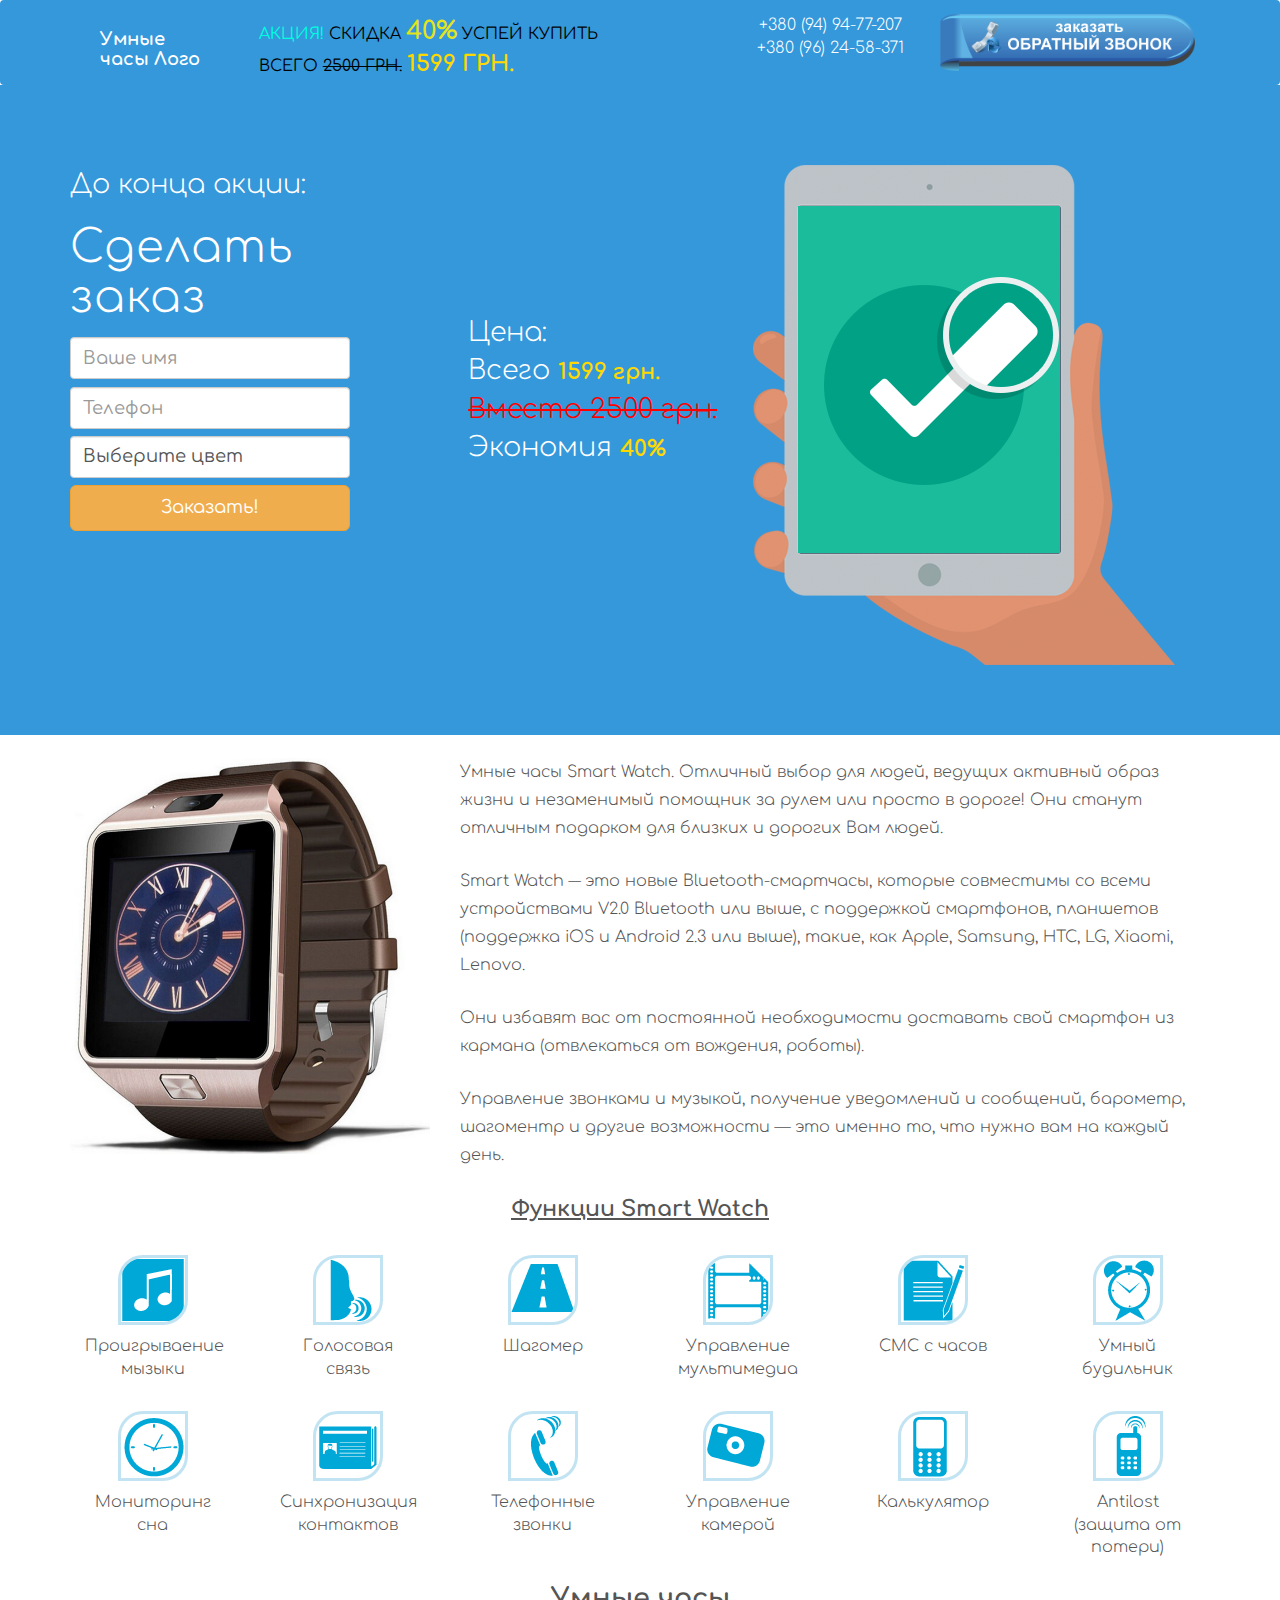
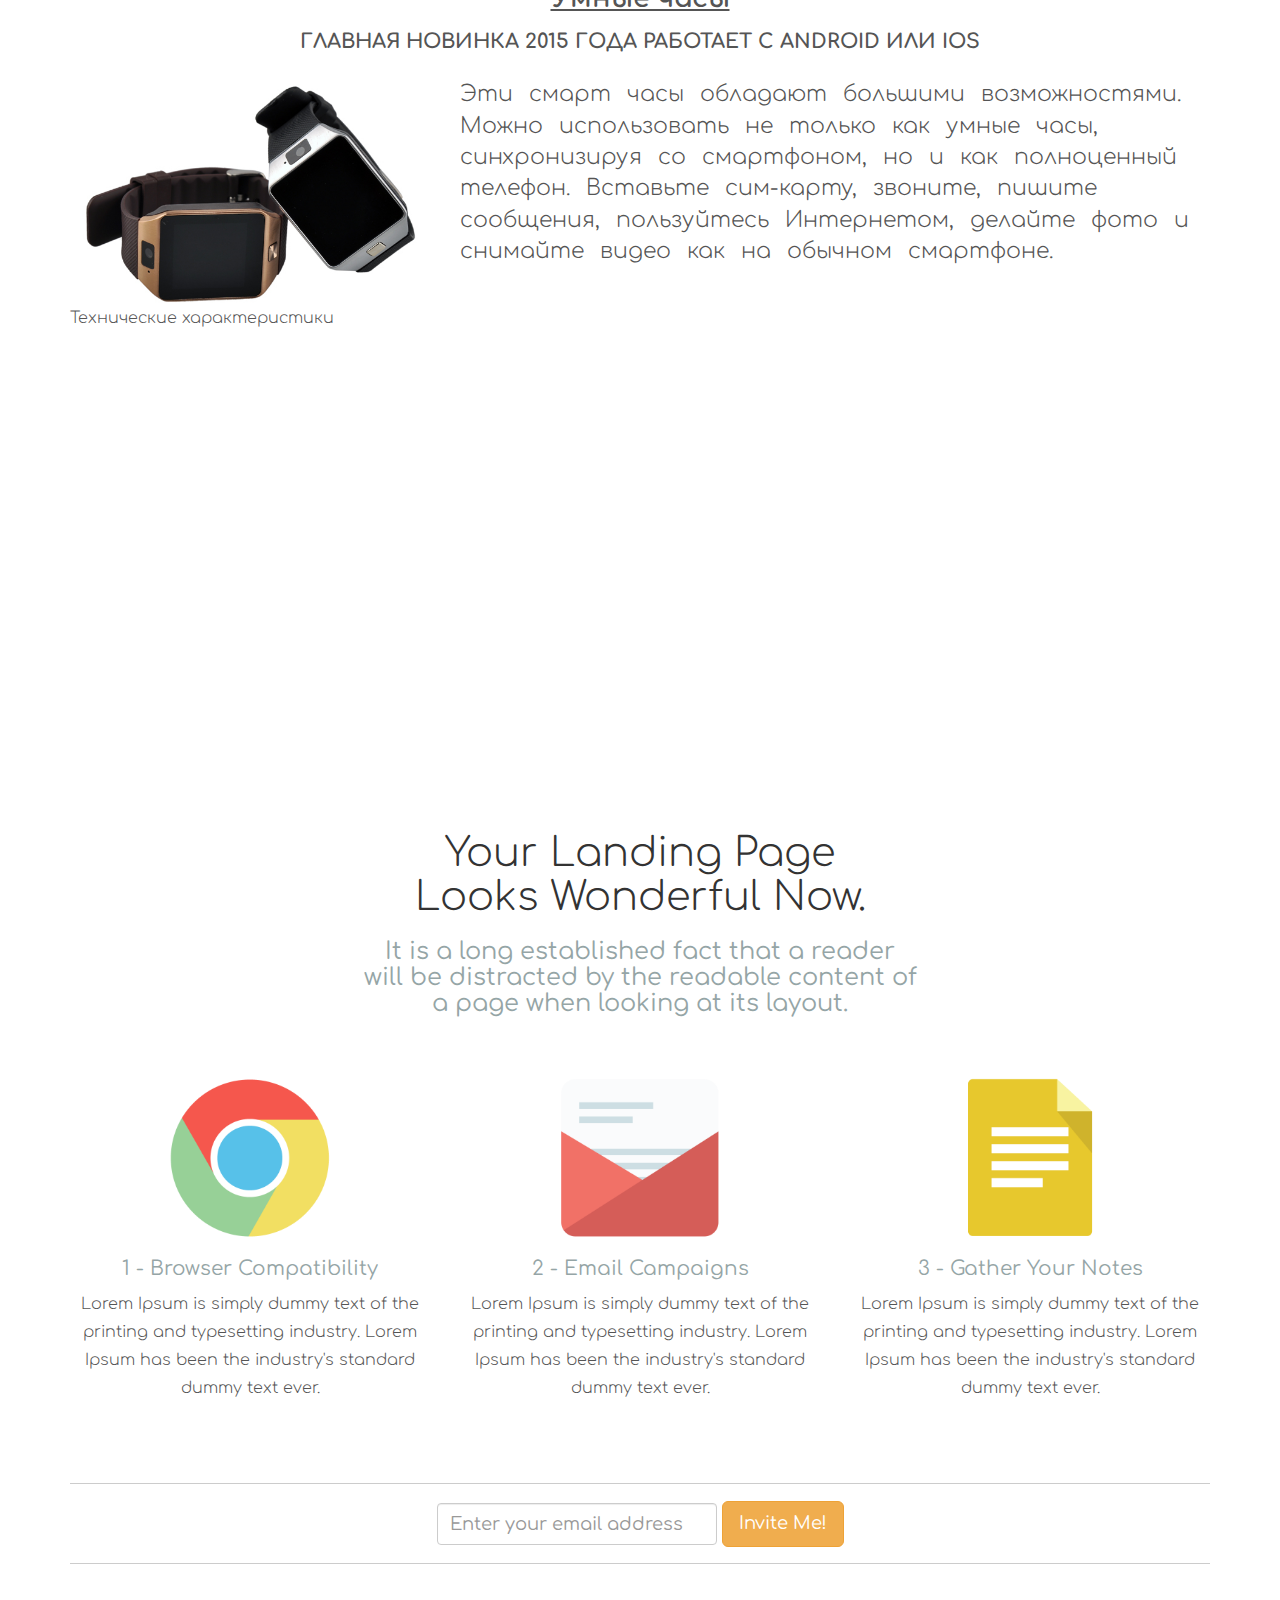
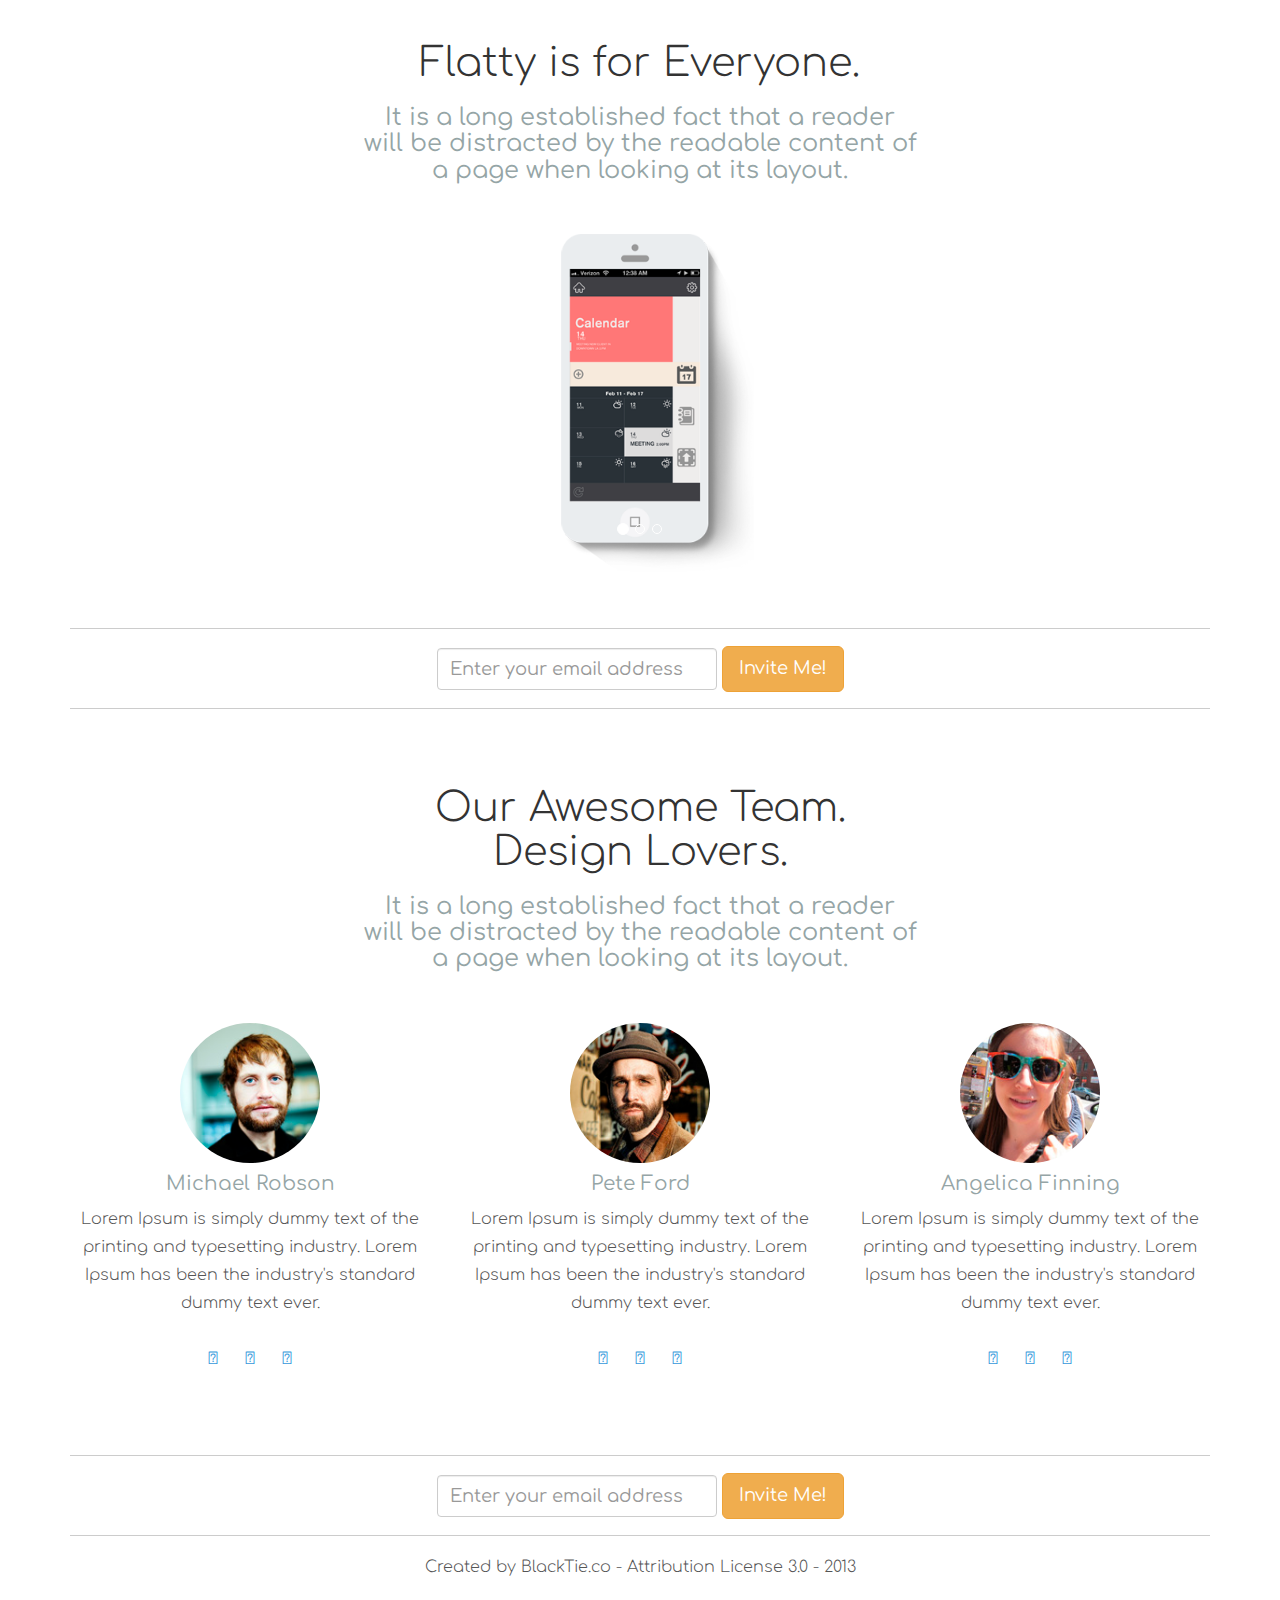
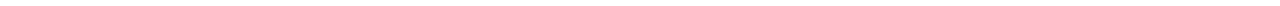
==== index.html @ 5b0d4cf9 "Init commit" ====
<!DOCTYPE html>
<html lang="en">

<head>
    <meta charset="utf-8">
    <meta http-equiv="X-UA-Compatible" content="IE=edge">
    <meta name="viewport" content="width=device-width, initial-scale=1.0">
    <meta name="description" content="">
    <meta name="author" content="">
    <link rel="shortcut icon" href="assets/img/favicon.png">
    <title>Умные часы - акция!</title>
    <!-- Bootstrap core CSS -->
    <link href="assets/css/bootstrap.css" rel="stylesheet">
    <!-- Custom styles for this template -->
    <link href="assets/css/main.css" rel="stylesheet">
    <!-- Fonts from Google Fonts -->
    <link href='http://fonts.googleapis.com/css?family=Lato:300,400,900' rel='stylesheet' type='text/css'>
    <link href='https://fonts.googleapis.com/css?family=Comfortaa:400,700,300&subset=latin,cyrillic,latin-ext' rel='stylesheet' type='text/css'>
    <!-- HTML5 shim and Respond.js IE8 support of HTML5 elements and media queries -->
    <!--[if lt IE 9]>
      <script src="https://oss.maxcdn.com/libs/html5shiv/3.7.0/html5shiv.js"></script>
      <script src="https://oss.maxcdn.com/libs/respond.js/1.3.0/respond.min.js"></script>
    <![endif]-->
</head>

<body>
    <input type="checkbox" style="position: absolute;" id="mail" />
    <label for="mail" style="cursor: pointer; position: absolute;"></label>
    <!-- Fixed navbar -->
    <div class="navbar navbar-default">
        <div class="container" style="margin-top: 1%;">
            <div class="navbar-header col-xs-12 col-sm-7">
                <div class="col-xs-12 col-sm-3"><a class="navbar-brand" href="#"><b>Умные часы Лого</b></a></div>
                <div class="col-xs-12 col-sm-9" style="text-transform: uppercase;color: black;font-weight: 400;">
                    <div><span style="color: #00FFE0;">Акция!</span> Скидка <span id="discount">40%</span> Успей купить</div>
                    <div>Всего <span style="text-decoration: line-through;">2500 грн.</span> <span class="newCost">1599 грн.</span></div>
                </div>
            </div>
            <div class="col-xs-12 col-sm-2 phone1" style="text-align: center;">
                <div>
                    <a href="#" class="" style="color: white;">+380 (94) 94-77-207</a>
                </div>
                <div>
                    <a href="#" class="" style="color: white;">+380 (96) 24-58-371</a>
                </div>
            </div>
            <div class="col-xs-12 col-sm-3">
                <label for="mail" style="cursor: pointer;"><img style="background-size: contain;
width: 100%;" src="./assets/callback/callme.png" alt="Заказать звонок"></label>
            </div>
            <!--/.nav-collapse -->
        </div>
    </div>
    <div id="headerwrap">
        <div class="container" style="overflow: hidden;">
            <div class="row">
                <div class="col-xs-12 col-lg-7">
                    <div class="row">
                        <div id="timer1" class="col-xs-12">
                            <span style="font-size: 27px;color: white;">До конца <span>акции:</span></span>
                            <script src="http://megatimer.ru/s/7802da313146b88359232106861d7e66.js"></script>
                        </div>
                    </div>
                    <div class="row">
                        <div class="col-xs-12 col-sm-7">
                            <h1>Сделать заказ</h1>
                            <!-- <div class="col-xs-12 col-sm-7"> -->
                            <form class="form-inline" role="form">
                                <div class="form-group">
                                    <input type="email" class="form-control" id="exampleInputEmail1" placeholder="Ваше имя">
                                    <input type="email" style="margin: 2% 0;" class="form-control" id="exampleInputEmail1" placeholder="Телефон">
                                    <select class="form-control" style="width: 280px; margin: 0 0 2% 0;">
                                        <option value="" disabled selected>Выберите цвет</option>
                                        <option>Серебряный</option>
                                        <option>Золотой</option>
                                    </select>
                                </div>
                                <button type="submit" style="width: 280px;" class="btn btn-warning btn-lg">Заказать!</button>
                            </form>
                            <!-- </div> -->
                        </div>
                        <div class="col-xs-12 col-sm-5" id="cost1" style="font-size: 27px;color: white;">
                            <div>Цена:</div>
                            <div>Всего <span class="newCost">1599 грн.</span></div>
                            <div style="text-decoration: line-through; color: red;">Вместо 2500 грн.</div>
                            <div>Экономия <span class="newCost">40%</span></div>
                        </div>
                    </div>
                </div>
                <!-- /col-lg-6 -->
                <div class="col-xs-12 col-lg-5">
                    <img class="img-responsive" src="assets/img/ipad-hand.png" alt="">
                    <!-- <img class="img-responsive" src="assets/img/sw1.png" height="606" width="556" alt=""> -->
                </div>
                <!-- /col-lg-6 -->
            </div>
            <!-- /row -->
        </div>
        <!-- /container -->
    </div>
    <!-- /headerwrap -->
    <div class="container">
        <div class="row" style="margin-top: 2%;">
            <div class="col-xs-12 col-sm-4">
                <img class="img-responsive" src="assets/img/sw2.png" height="710" width="645" alt="">
            </div>
            <div class="col-xs-12 col-sm-8">
                <p>Умные часы Smart Watch. Отличный выбор для людей, ведущих активный образ жизни и незаменимый помощник за рулем или просто в дороге! Они станут отличным подарком для близких и дорогих Вам людей.</p>
                <p>Smart Watch ― это новые Bluetooth-смартчасы, которые совместимы со всеми устройствами V2.0 Bluetooth или выше, с поддержкой смартфонов, планшетов (поддержка iOS и Android 2.3 или выше), такие, как Apple, Samsung, HTC, LG, Xiaomi, Lenovo.</p>
                <p>Они избавят вас от постоянной необходимости доставать свой смартфон из кармана (отвлекаться от вождения, роботы). </p>
                <p>Управление звонками и музыкой, получение уведомлений и сообщений, барометр, шагоментр и другие возможности — это именно то, что нужно вам на каждый день.</p>
            </div>
        </div>
        <div class="row" style="text-align: center;">
            <div class="col-xs-12 col-sm-12">
                <div class="row">
                    <div style="font-size: 22px;font-weight: 800;text-decoration: underline;">Функции Smart Watch</div>
                </div>
                <div class="row topXsMar">
                    <div class="col-xs-6 col-sm-2">
                        <div class="col-xs-12">
                            <img class="img-responsive icoBorder" src="assets/img/func/func1.png" alt="">
                        </div>
                        <div class="col-xs-12 topMar">
                            Проигрываение мызыки
                        </div>
                    </div>
                    <div class="col-xs-6 col-sm-2">
                        <div class="col-xs-12">
                            <img class="img-responsive icoBorder" src="assets/img/func/func2.png" alt="">
                        </div>
                        <div class="col-xs-12 topMar">
                            Голосовая связь
                        </div>
                    </div>
                    <div class="col-xs-6 col-sm-2">
                        <div class="col-xs-12">
                            <img class="img-responsive icoBorder" src="assets/img/func/func3.png" alt="">
                        </div>
                        <div class="col-xs-12 topMar">
                            Шагомер
                        </div>
                    </div>
                    <div class="col-xs-6 col-sm-2">
                        <div class="col-xs-12">
                            <img class="img-responsive icoBorder" src="assets/img/func/func4.png" alt="">
                        </div>
                        <div class="col-xs-12 topMar">
                            Управление мультимедиа
                        </div>
                    </div>
                    <div class="col-xs-6 col-sm-2">
                        <div class="col-xs-12">
                            <img class="img-responsive icoBorder" src="assets/img/func/func5.png" alt="">
                        </div>
                        <div class="col-xs-12 topMar">
                            СМС с часов
                        </div>
                    </div>
                    <div class="col-xs-6 col-sm-2">
                        <div class="col-xs-12">
                            <img class="img-responsive icoBorder" src="assets/img/func/func6.png" alt="">
                        </div>
                        <div class="col-xs-12 topMar">
                            Умный будильник
                        </div>
                    </div>
                </div>
                <div class="row topXsMar">
                    <div class="col-xs-6 col-sm-2">
                        <div class="col-xs-12">
                            <img class="img-responsive icoBorder" src="assets/img/func/func7.png" alt="">
                        </div>
                        <div class="col-xs-12 topMar">
                            Мониторинг сна
                        </div>
                    </div>
                    <div class="col-xs-6 col-sm-2">
                        <div class="col-xs-12">
                            <img class="img-responsive icoBorder" src="assets/img/func/func8.png" alt="">
                        </div>
                        <div class="col-xs-12 topMar">
                            Синхронизация контактов
                        </div>
                    </div>
                    <div class="col-xs-6 col-sm-2">
                        <div class="col-xs-12">
                            <img class="img-responsive icoBorder" src="assets/img/func/func9.png" alt="">
                        </div>
                        <div class="col-xs-12 topMar">
                            Телефонные звонки
                        </div>
                    </div>
                    <div class="col-xs-6 col-sm-2">
                        <div class="col-xs-12">
                            <img class="img-responsive icoBorder" src="assets/img/func/func10.png" alt="">
                        </div>
                        <div class="col-xs-12 topMar">
                            Управление камерой
                        </div>
                    </div>
                    <div class="col-xs-6 col-sm-2">
                        <div class="col-xs-12">
                            <img class="img-responsive icoBorder" src="assets/img/func/func11.png" alt="">
                        </div>
                        <div class="col-xs-12 topMar">
                            Калькулятор
                        </div>
                    </div>
                    <div class="col-xs-6 col-sm-2">
                        <div class="col-xs-12">
                            <img class="img-responsive icoBorder" src="assets/img/func/func12.png" alt="">
                        </div>
                        <div class="col-xs-12 topMar">
                            Antilost (защита от потери)
                        </div>
                    </div>
                </div>
            </div>
        </div>
        <div class="row" style="text-align: center; margin-top: 20px;">
            <div class="col-xs-12 col-sm-12">
                <div style="font-size: 27px;font-weight: 800;text-decoration: underline;">Умные часы</div>
            </div>
            <div class="col-xs-12 col-sm-12">
                <div style="margin-top: 10px;font-weight: 800; font-size: 20px;">ГЛАВНАЯ НОВИНКА 2015 ГОДА РАБОТАЕТ С ANDROID ИЛИ IOS
                </div>
            </div>
        </div>
        <div class="row" style="margin-top: 2%;">
        	<div class="col-xs-12 col-sm-4">
                <img class="img-responsive" src="assets/img/sw3.png" height="710" width="645" alt="">
            </div>
            <div class="col-xs-12 col-sm-8">
                <p style="font-size: 22px;line-height: inherit;word-spacing: 10px;">Эти смарт часы обладают большими возможностями. Можно использовать не только как умные часы, синхронизируя со смартфоном, но и как полноценный телефон. Вставьте сим-карту, звоните, пишите сообщения, пользуйтесь Интернетом, делайте фото и снимайте видео как на обычном смартфоне.</p>
            </div>
        </div>
        <div class="row">
        	<div class="col-xs-12">
        		Технические характеристики
        	</div>
        </div>
        <div class="row" style="text-align: center;">
            <div class="col-xs-12 col-sm-12">
                <iframe id="video1" style="width: 70%;height: 400px;" src="https://www.youtube.com/embed/rBSE0cUF8_A?rel=0&amp;showinfo=0" frameborder="0" allowfullscreen></iframe>
            </div>
        </div>
        <div class="row mt centered">
            <div class="col-lg-6 col-lg-offset-3">
                <h1>Your Landing Page<br/>Looks Wonderful Now.</h1>
                <h3>It is a long established fact that a reader will be distracted by the readable content of a page when looking at its layout.</h3>
            </div>
        </div>
        <!-- /row -->
        <div class="row mt centered">
            <div class="col-lg-4">
                <img src="assets/img/ser01.png" width="180" alt="">
                <h4>1 - Browser Compatibility</h4>
                <p>Lorem Ipsum is simply dummy text of the printing and typesetting industry. Lorem Ipsum has been the industry's standard dummy text ever.</p>
            </div>
            <!--/col-lg-4 -->
            <div class="col-lg-4">
                <img src="assets/img/ser02.png" width="180" alt="">
                <h4>2 - Email Campaigns</h4>
                <p>Lorem Ipsum is simply dummy text of the printing and typesetting industry. Lorem Ipsum has been the industry's standard dummy text ever.</p>
            </div>
            <!--/col-lg-4 -->
            <div class="col-lg-4">
                <img src="assets/img/ser03.png" width="180" alt="">
                <h4>3 - Gather Your Notes</h4>
                <p>Lorem Ipsum is simply dummy text of the printing and typesetting industry. Lorem Ipsum has been the industry's standard dummy text ever.</p>
            </div>
            <!--/col-lg-4 -->
        </div>
        <!-- /row -->
    </div>
    <!-- /container -->
    <div class="container">
        <hr>
        <div class="row centered">
            <div class="col-lg-6 col-lg-offset-3">
                <form class="form-inline" role="form">
                    <div class="form-group">
                        <input type="email" class="form-control" id="exampleInputEmail1" placeholder="Enter your email address">
                    </div>
                    <button type="submit" class="btn btn-warning btn-lg">Invite Me!</button>
                </form>
            </div>
            <div class="col-lg-3"></div>
        </div>
        <!-- /row -->
        <hr>
    </div>
    <!-- /container -->
    <div class="container">
        <div class="row mt centered">
            <div class="col-lg-6 col-lg-offset-3">
                <h1>Flatty is for Everyone.</h1>
                <h3>It is a long established fact that a reader will be distracted by the readable content of a page when looking at its layout.</h3>
            </div>
        </div>
        <!-- /row -->
        <! -- CAROUSEL -->
        <div class="row mt centered">
            <div class="col-lg-6 col-lg-offset-3">
                <div id="carousel-example-generic" class="carousel slide" data-ride="carousel">
                    <!-- Indicators -->
                    <ol class="carousel-indicators">
                        <li data-target="#carousel-example-generic" data-slide-to="0" class="active"></li>
                        <li data-target="#carousel-example-generic" data-slide-to="1"></li>
                        <li data-target="#carousel-example-generic" data-slide-to="2"></li>
                    </ol>
                    <!-- Wrapper for slides -->
                    <div class="carousel-inner">
                        <div class="item active">
                            <img src="assets/img/p01.png" alt="">
                        </div>
                        <div class="item">
                            <img src="assets/img/p02.png" alt="">
                        </div>
                        <div class="item">
                            <img src="assets/img/p03.png" alt="">
                        </div>
                    </div>
                </div>
            </div>
            <!-- /col-lg-8 -->
        </div>
        <!-- /row -->
    </div>
    <! --/container -->
    <div class="container">
        <hr>
        <div class="row centered">
            <div class="col-lg-6 col-lg-offset-3">
                <form class="form-inline" role="form">
                    <div class="form-group">
                        <input type="email" class="form-control" id="exampleInputEmail1" placeholder="Enter your email address">
                    </div>
                    <button type="submit" class="btn btn-warning btn-lg">Invite Me!</button>
                </form>
            </div>
            <div class="col-lg-3"></div>
        </div>
        <!-- /row -->
        <hr>
    </div>
    <!-- /container -->
    <div class="container">
        <div class="row mt centered">
            <div class="col-lg-6 col-lg-offset-3">
                <h1>Our Awesome Team.<br/>Design Lovers.</h1>
                <h3>It is a long established fact that a reader will be distracted by the readable content of a page when looking at its layout.</h3>
            </div>
        </div>
        <!-- /row -->
        <div class="row mt centered">
            <div class="col-lg-4">
                <img class="img-circle" src="assets/img/pic1.jpg" width="140" alt="">
                <h4>Michael Robson</h4>
                <p>Lorem Ipsum is simply dummy text of the printing and typesetting industry. Lorem Ipsum has been the industry's standard dummy text ever.</p>
                <p><i class="glyphicon glyphicon-send"></i> <i class="glyphicon glyphicon-phone"></i> <i class="glyphicon glyphicon-globe"></i></p>
            </div>
            <!--/col-lg-4 -->
            <div class="col-lg-4">
                <img class="img-circle" src="assets/img/pic2.jpg" width="140" alt="">
                <h4>Pete Ford</h4>
                <p>Lorem Ipsum is simply dummy text of the printing and typesetting industry. Lorem Ipsum has been the industry's standard dummy text ever.</p>
                <p><i class="glyphicon glyphicon-send"></i> <i class="glyphicon glyphicon-phone"></i> <i class="glyphicon glyphicon-globe"></i></p>
            </div>
            <!--/col-lg-4 -->
            <div class="col-lg-4">
                <img class="img-circle" src="assets/img/pic3.jpg" width="140" alt="">
                <h4>Angelica Finning</h4>
                <p>Lorem Ipsum is simply dummy text of the printing and typesetting industry. Lorem Ipsum has been the industry's standard dummy text ever.</p>
                <p><i class="glyphicon glyphicon-send"></i> <i class="glyphicon glyphicon-phone"></i> <i class="glyphicon glyphicon-globe"></i></p>
            </div>
            <!--/col-lg-4 -->
        </div>
        <!-- /row -->
    </div>
    <!-- /container -->
    <div class="container">
        <hr>
        <div class="row centered">
            <div class="col-lg-6 col-lg-offset-3">
                <form class="form-inline" role="form">
                    <div class="form-group">
                        <input type="email" class="form-control" id="exampleInputEmail1" placeholder="Enter your email address">
                    </div>
                    <button type="submit" class="btn btn-warning btn-lg">Invite Me!</button>
                </form>
            </div>
            <div class="col-lg-3"></div>
        </div>
        <!-- /row -->
        <hr>
        <p class="centered">Created by BlackTie.co - Attribution License 3.0 - 2013</p>
    </div>
    <!-- /container -->
    <!-- Bootstrap core JavaScript
    ================================================== -->
    <!-- Placed at the end of the document so the pages load faster -->
    <script src="https://code.jquery.com/jquery-1.10.2.min.js"></script>
    <script src="assets/js/bootstrap.min.js"></script>
</body>

</html>
<div id="popup">
    <form method="post" action="mail.php">
        <label for="mail" title="Отменить" class="b2">✕</label>
        <div style=" text-align: center; font-size: 18px; margin-top: -25px; color:#637bad;">Заказать звонок
        </div>
        </br>
        <div data-title="" style=" clear:both; display:block; font-size:14px; color:#637bad;">
            <div style="">
                <input size="30.5" style="width: 100%;" class="b1" type='text' name='name' required value='Имя' / onfocus="if (this.value=='Имя') this.value='' " onblur="if (this.value==''){this.value='Имя'}">
            </div>
        </div>
        </br>
        <div style="display:block;">
            <input size="16 " style="width: 100%;" class="b1 " type="tel " name='tel' required maxlength="11 " value='Телефон*' "/ onfocus="if (this.value=='Телефон*' ) this.value='' " onblur="if (this.value=='' ){this.value='Телефон*' } ">
      </div>
      <div>
         
         </br>
         </br>
         <div style=" "><input class="b3 " type='submit' value='Заказать'/></div>
   </form>
   </div>
</div>
---- assets/css/main.css ----
/*
 * Author: Carlos Alvarez
 * URL: http://alvarez.is
 *
 * Project Name: FLATTY - Free Bootstrap 3 Theme
 * Version: 1.0
 * URL: http://blacktie.co
 */

* {
    font-family: 'Comfortaa', cursive!important;
}

body {
    background-color: white;
    /*font-family: 'Lato', sans-serif;*/
    font-weight: 300;
    font-size: 16px;
    color: #555;
    -webkit-font-smoothing: antialiased;
    -webkit-overflow-scrolling: touch;
}


/* Titles */

h1,
h2,
h3,
h4,
h5,
h6 {
    /*font-family: 'Lato', sans-serif;*/
    font-weight: 300;
    color: #333;
}

h1 {
    font-size: 40px;
}

h3 {
    color: #95a5a6;
    font-weight: 400;
}

h4 {
    color: #95a5a6;
    font-weight: 400;
    font-size: 20px;
}


/* Paragraph & Typographic */

p {
    line-height: 28px;
    margin-bottom: 25px;
    font-size: 16px;
}

.centered {
    text-align: center;
}


/* Links */

a {
    color: #3498db;
    word-wrap: break-word;
    -webkit-transition: color 0.1s ease-in, background 0.1s ease-in;
    -moz-transition: color 0.1s ease-in, background 0.1s ease-in;
    -ms-transition: color 0.1s ease-in, background 0.1s ease-in;
    -o-transition: color 0.1s ease-in, background 0.1s ease-in;
    transition: color 0.1s ease-in, background 0.1s ease-in;
}

a:hover,
a:focus {
    color: #7b7b7b;
    text-decoration: none;
    outline: 0;
}

a:before,
a:after {
    -webkit-transition: color 0.1s ease-in, background 0.1s ease-in;
    -moz-transition: color 0.1s ease-in, background 0.1s ease-in;
    -ms-transition: color 0.1s ease-in, background 0.1s ease-in;
    -o-transition: color 0.1s ease-in, background 0.1s ease-in;
    transition: color 0.1s ease-in, background 0.1s ease-in;
}

hr {
    display: block;
    height: 1px;
    border: 0;
    border-top: 1px solid #ccc;
    margin: 1em 0;
    padding: 0;
}

.navbar-default {
    background-color: #3498db;
    border-color: transparent;
}

.navbar-default .navbar-brand {
    color: white;
}

.navbar-default .navbar-nav > li > a {
    color: white;
}


/* Helpers */

.mt {
    margin-top: 40px;
    margin-bottom: 40px;
}

.form-control {
    height: 42px;
    font-size: 18px;
    width: 280px;
}

i {
    margin: 8px;
    color: #3498db;
}


/* HeaderWrap */

#headerwrap {
    /* background: url(../img/bg01.jpg) no-repeat center top; */
    background-color: #3498db;
    margin-top: -20px;
    background-attachment: relative;
    background-position: center center;
    min-height: 650px;
    width: 100%;
    -webkit-background-size: 100%;
    -moz-background-size: 100%;
    -o-background-size: 100%;
    background-size: 100%;
    -webkit-background-size: cover;
    -moz-background-size: cover;
    -o-background-size: cover;
    background-size: cover;
}

#headerwrap h1 {
    /*margin-top: 60px;*/
    margin-bottom: 15px;
    color: white;
    font-size: 45px;
    font-weight: 300;
    letter-spacing: 1px;
}

.b1 {
    border: 1px solid #D3D3D3;
    border-radius: 6px;
    box-sizing: border-box;
    font-family: inherit;
    font-size: 11px;
    padding: 10px 8px;
    color: #7C7C7C;
}

.b2 {
    box-sizing: border-box;
    margin-left: 190px;
    font-family: inherit;
    margin-top: -15px;
    color: #7C7C7C;
}

.b3 {
    border: 1px solid #D3D3D3;
    border-radius: 6px;
    box-sizing: border-box;
    font-family: inherit;
    font-size: 15px;
    padding: 10px 8px;
    background-color: #24B419;
    color: white;
    width: 220px;
}

.b4 {
    border: 1px solid #D3D3D3;
    border-radius: 6px;
    box-sizing: border-box;
    font-family: inherit;
    font-size: 15px;
    padding: 10px 10px 10px 10px;
    color: #7C7C7C;
    width: 220px;
    height: 100px;
}

#mail {
    visibility: hidden;
}

#mail:checked ~ #popup form {
    visibility: visible;
}

#mail:checked + label {
    position: fixed;
    top: 0;
    left: 0;
    bottom: 0;
    right: 0;
    z-index: 99;
    background: #333333;
    cursor: pointer;
    opacity: 0.5;
}

#popup {
    visibility: hidden;
    position: fixed;
    top: 0;
    left: 0;
    bottom: 0;
    right: 0;
    z-index: 100;
}

#popup form {
    /*font-fa*/
    mily: "Lucida Grande", Tahoma;
    font-size: 11px;
    position: absolute;
    top: 50%;
    left: 50%;
    -ms-transform: translate(-50%, -50%);
    -webkit-transform: translate(-50%, -50%);
    transform: translate(-50%, -50%);
    text-align: center;
    font-size: 16px;
    color: #3b5998;
    background: #fff;
    border-radius: 10px;
    width: 240px;
    padding: 10px 10px 10px 10px;
}

#popup div:nth-of-type(1) {
    padding-top: 3%;
}

#popup div:nth-last-of-type(1) {
    padding: 1% 0 4%;
}

#popup div:after {
    content: attr(data-title);
    display: block;
    font-size: 50%;
    font-weight: normal;
    text-shadow: none;
}

#popup input {
    font-size: 100%;
}

#popup [type='submit'] {
    cursor: pointer;
}

#popup label:hover {
    color: #dbeaf9;
    cursor: pointer;
}

div.phone1 div a:hover {
    color: #5e5e5e!important;
}

#discount {
    color: rgba(255, 239, 0, 0.89);
    font-size: 25px;
    font-weight: 600;
}

#timer1 div {
    text-align: left!important;
}


/*body, html {background:#444; text-align:center; padding:50px 0;}*/


/* The CSS */

select {
    padding: 3px;
    margin: 0;
    -webkit-border-radius: 4px;
    -moz-border-radius: 4px;
    border-radius: 4px;
    -webkit-box-shadow: 0 3px 0 #ccc, 0 -1px #fff inset;
    -moz-box-shadow: 0 3px 0 #ccc, 0 -1px #fff inset;
    box-shadow: 0 3px 0 #ccc, 0 -1px #fff inset;
    background: #f8f8f8;
    color: #888;
    border: none;
    outline: none;
    display: inline-block;
    -webkit-appearance: none;
    -moz-appearance: none;
    appearance: none;
    cursor: pointer;
}


/* Targetting Webkit browsers only. FF will show the dropdown arrow with so much padding. */

@media (max-width: 768px) {
    #video1 {
        width: 100%!important;
    }
}

@media (min-width: 769px) {
    #cost1 {
        margin-top: 16%;
    }
    #headerwrap {
        padding-top: 80px;
    }
    #video1 {
        margin-top: 3%;
    }
}

.newCost {
    color: rgb(255, 216, 0);
    font-weight: 900;
    font-size: 22px;
}

.icoBorder {
    border: 3px solid rgba(57, 165, 212, 0.31);
    border-top-left-radius: 25px;
    border-bottom-right-radius: 25px;
    display: inline;
}

.topMar {
    margin-top: 10px;
}

.topXsMar {
    margin-top: 30px;
}
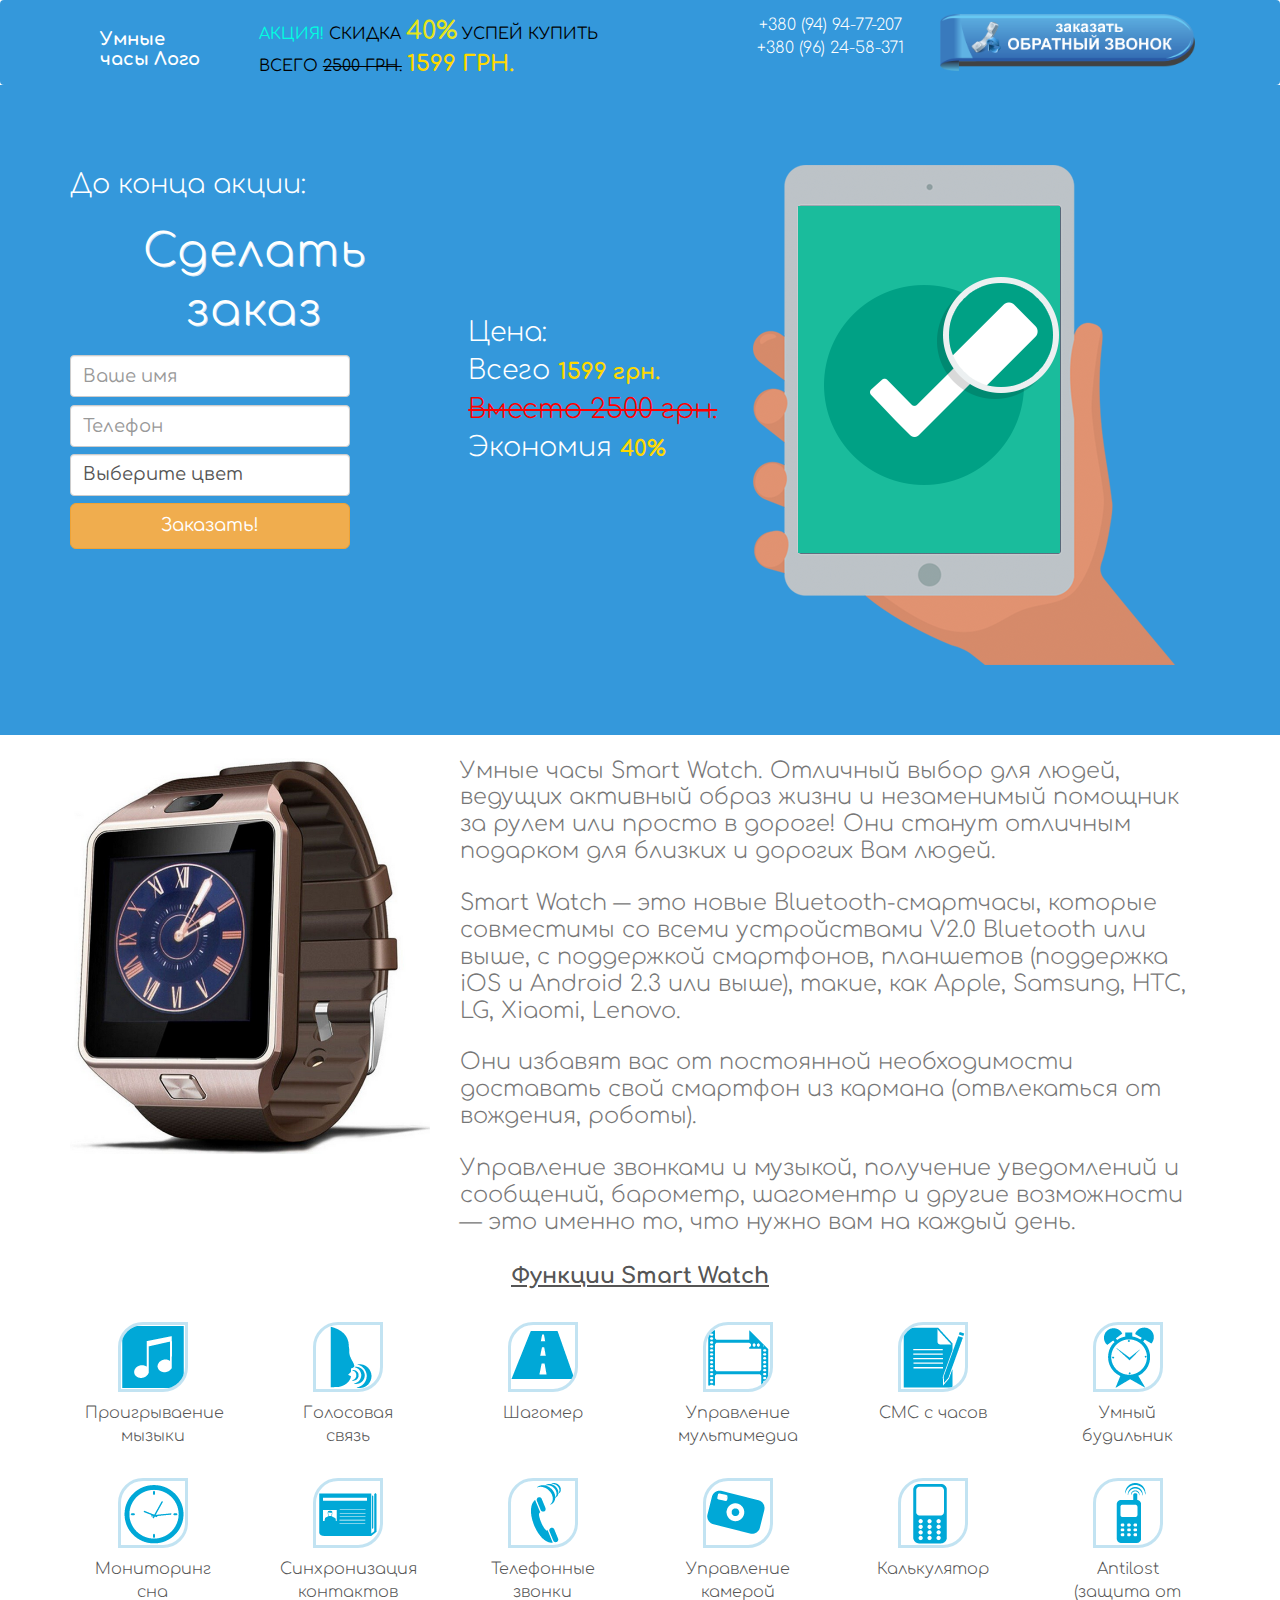
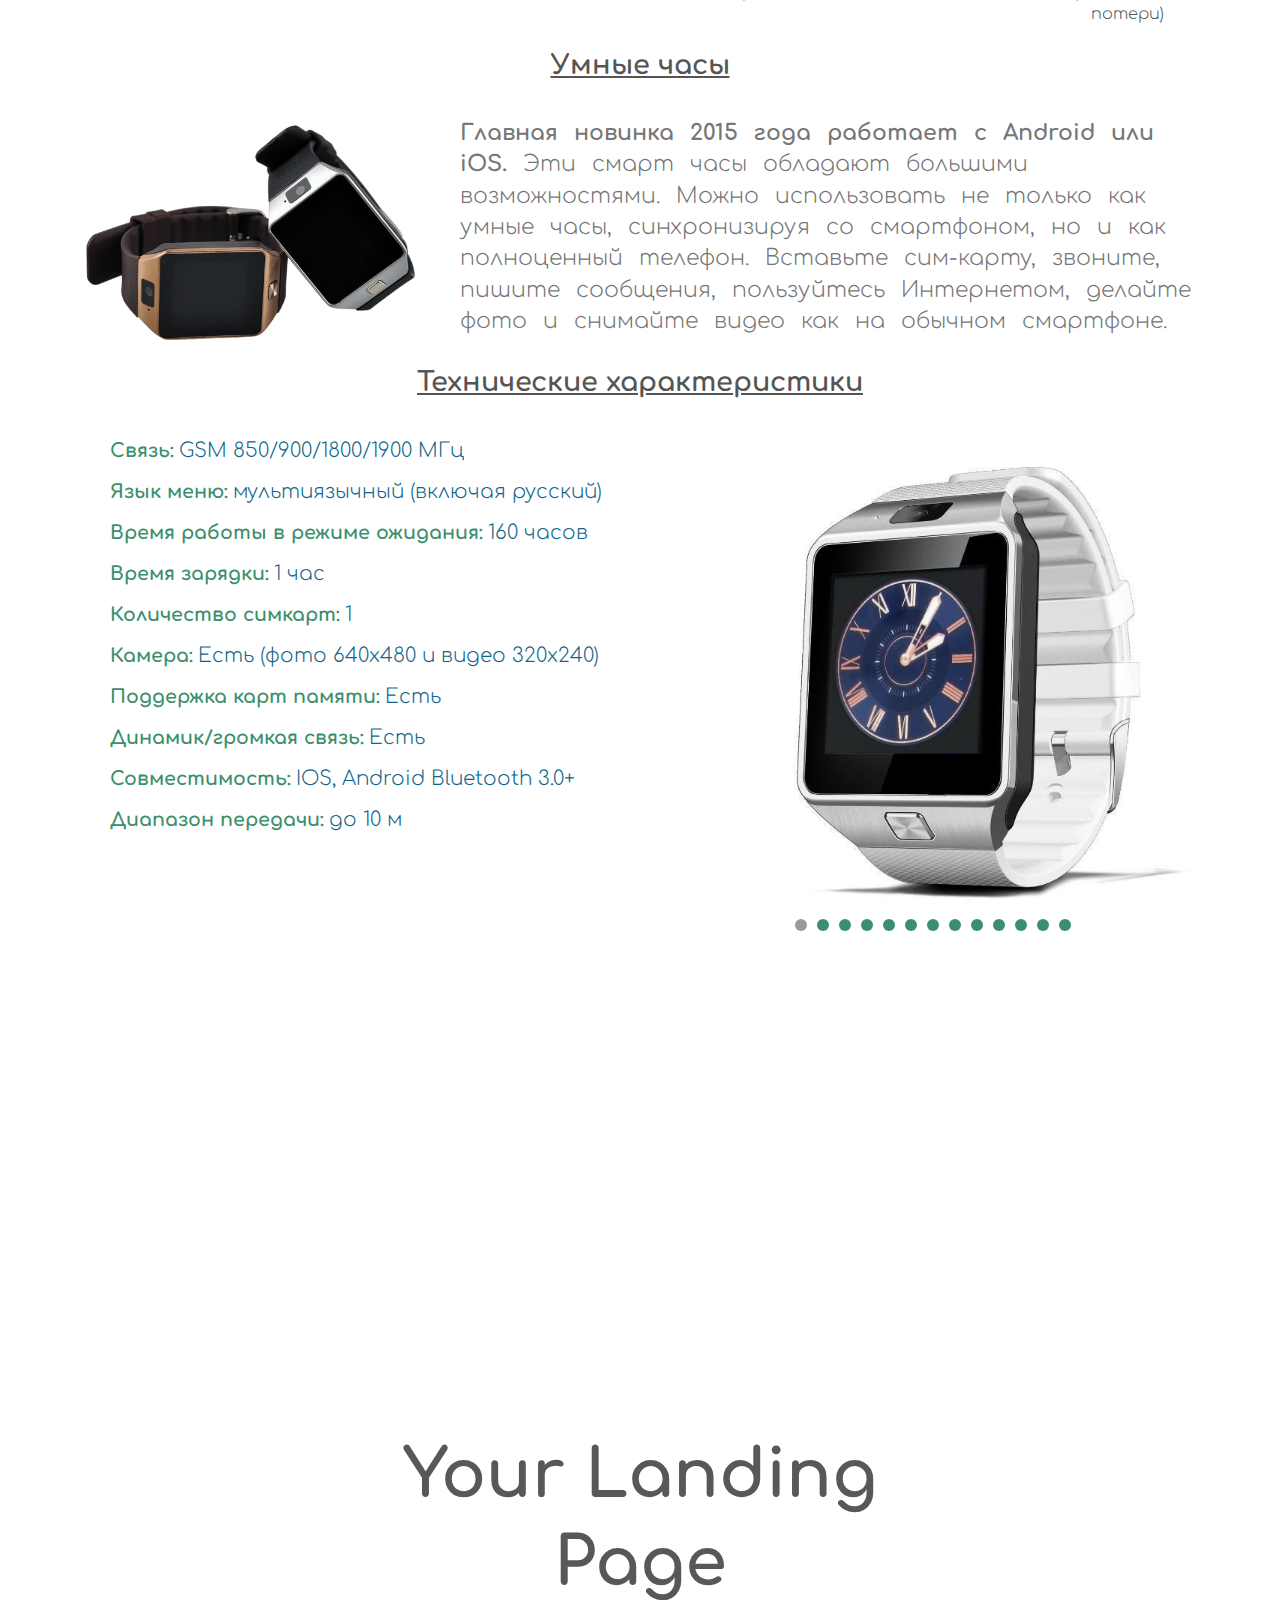
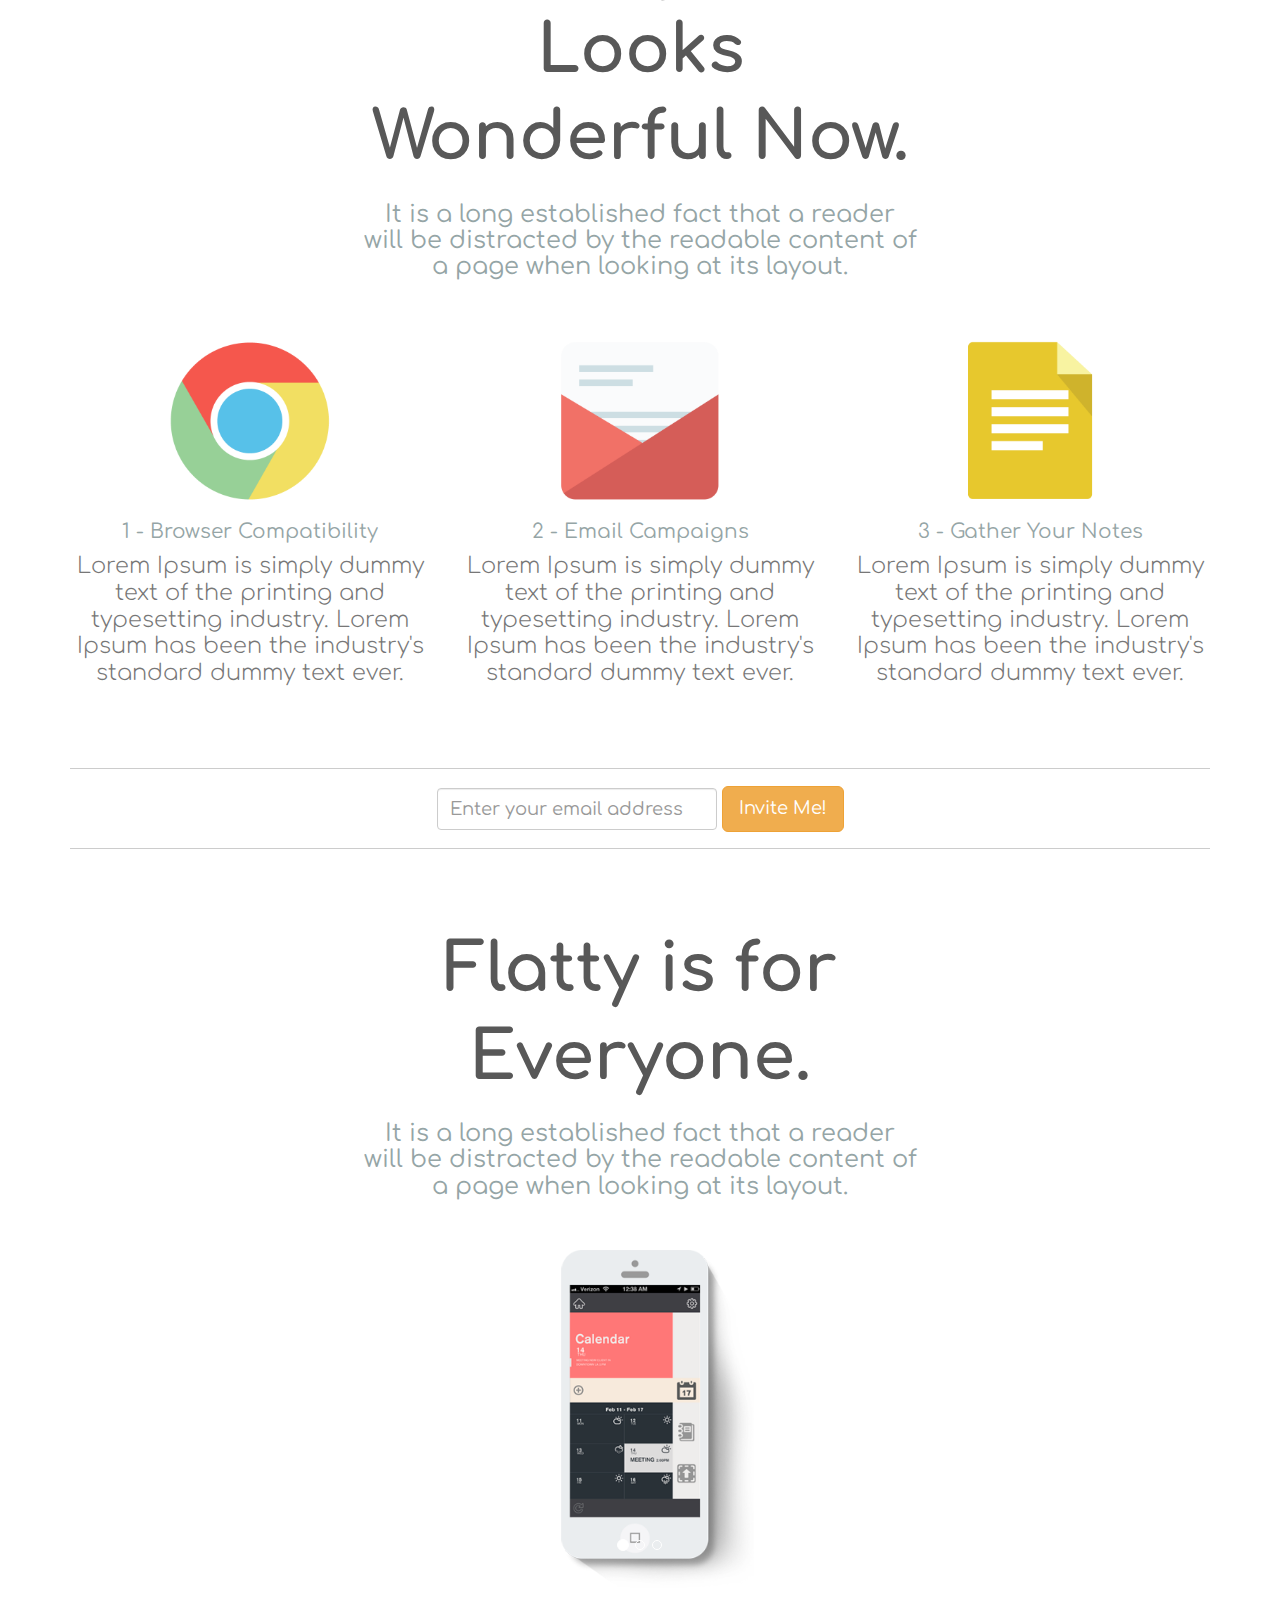
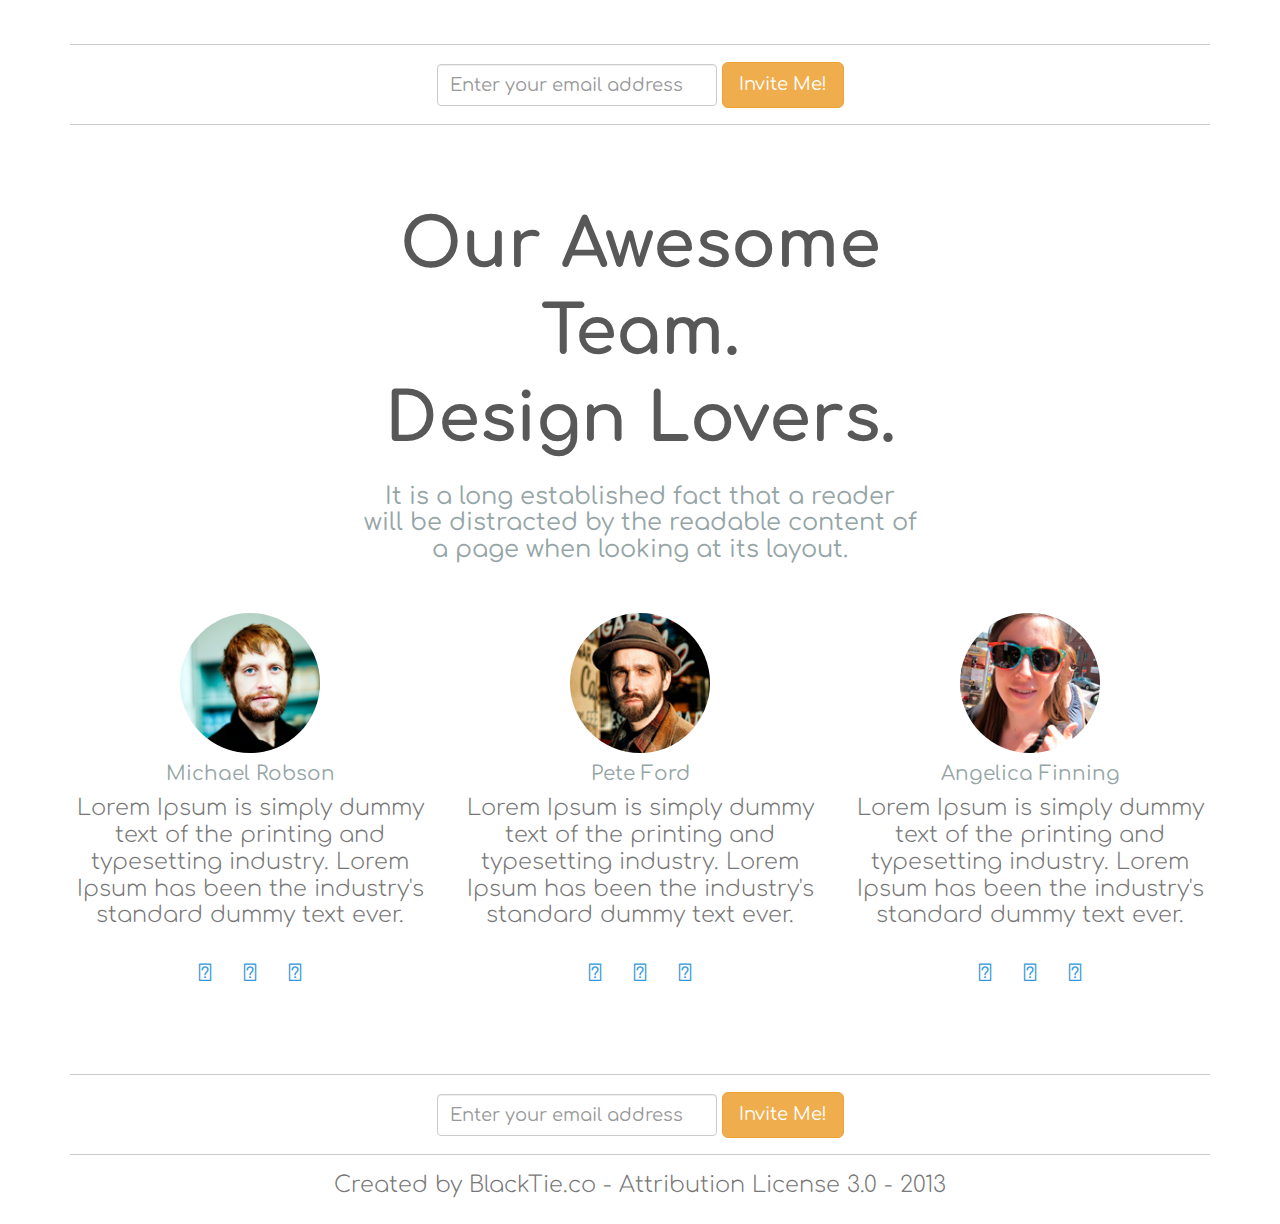
==== commit 94256762: "Extend site" ====
--- a/index.html
+++ b/index.html
@@ -16,6 +16,7 @@
     <!-- Fonts from Google Fonts -->
     <link href='http://fonts.googleapis.com/css?family=Lato:300,400,900' rel='stylesheet' type='text/css'>
     <link href='https://fonts.googleapis.com/css?family=Comfortaa:400,700,300&subset=latin,cyrillic,latin-ext' rel='stylesheet' type='text/css'>
+    <link type="text/css" rel="stylesheet" href="assets/slider/css/styles.css" />
     <!-- HTML5 shim and Respond.js IE8 support of HTML5 elements and media queries -->
     <!--[if lt IE 9]>
       <script src="https://oss.maxcdn.com/libs/html5shiv/3.7.0/html5shiv.js"></script>
@@ -223,22 +224,110 @@
                 <div style="font-size: 27px;font-weight: 800;text-decoration: underline;">Умные часы</div>
             </div>
             <div class="col-xs-12 col-sm-12">
-                <div style="margin-top: 10px;font-weight: 800; font-size: 20px;">ГЛАВНАЯ НОВИНКА 2015 ГОДА РАБОТАЕТ С ANDROID ИЛИ IOS
+                <div style="margin-top: 10px;font-weight: 800; font-size: 20px;">
                 </div>
             </div>
         </div>
         <div class="row" style="margin-top: 2%;">
-        	<div class="col-xs-12 col-sm-4">
+            <div class="col-xs-12 col-sm-4">
                 <img class="img-responsive" src="assets/img/sw3.png" height="710" width="645" alt="">
             </div>
             <div class="col-xs-12 col-sm-8">
-                <p style="font-size: 22px;line-height: inherit;word-spacing: 10px;">Эти смарт часы обладают большими возможностями. Можно использовать не только как умные часы, синхронизируя со смартфоном, но и как полноценный телефон. Вставьте сим-карту, звоните, пишите сообщения, пользуйтесь Интернетом, делайте фото и снимайте видео как на обычном смартфоне.</p>
+                <p style="font-size: 22px;line-height: inherit;word-spacing: 10px;"><b>Главная новинка 2015 года работает с Android или iOS. </b>Эти смарт часы обладают большими возможностями. Можно использовать не только как умные часы, синхронизируя со смартфоном, но и как полноценный телефон. Вставьте сим-карту, звоните, пишите сообщения, пользуйтесь Интернетом, делайте фото и снимайте видео как на обычном смартфоне.</p>
             </div>
         </div>
         <div class="row">
-        	<div class="col-xs-12">
-        		Технические характеристики
-        	</div>
+            <div class="col-xs-12 botXsMar" style="text-align: center;">
+                <div style="font-size: 27px;font-weight: 800;text-decoration: underline;">
+                    Технические характеристики
+                </div>
+            </div>
+            <div class="col-xs-12 col-sm-6">
+                <ul style="color: #3aa6d4; line-height: 40px;">
+                    <li><span class="tehnic">Связь:</span> <span class="deskTeh">GSM 850/900/1800/1900 МГц</span></li>
+                    <li><span class="tehnic">Язык меню:</span> <span class="deskTeh">мультиязычный (включая русский)</span></li>
+                    <li><span class="tehnic">Время работы в режиме ожидания:</span> <span class="deskTeh">160 часов </span></li>
+                    <li><span class="tehnic">Время зарядки:</span> <span class="deskTeh">1 час</span></li>
+                    <li><span class="tehnic">Количество симкарт:</span> <span class="deskTeh">1</span></li>
+                    <li><span class="tehnic">Камера:</span> <span class="deskTeh">Есть (фото 640х480 и видео 320х240)</span></li>
+                    <li><span class="tehnic">Поддержка карт памяти:</span> <span class="deskTeh">Есть</span></li>
+                    <li><span class="tehnic">Динамик/громкая связь:</span> <span class="deskTeh">Есть</span></li>
+                    <li><span class="tehnic">Совместимость:</span> <span class="deskTeh">IOS, Android Bluetooth 3.0+</span></li>
+                    <li><span class="tehnic">Диапазон передачи:</span> <span class="deskTeh">до 10 м</span></li>
+                </ul>
+            </div>
+            <div class="col-xs-12 col-sm-6">
+                <div class="slider">
+                    <ul class="slides">
+                        <li class="slide">
+                            <figure>
+                                <img src="assets/img/galery/s5.jpg" alt="taipei fireworks">
+                            </figure>
+                        </li>
+                        <li class="slide">
+                            <figure>
+                                <img src="assets/img/galery/s9.jpg" alt="taipei fireworks">
+                            </figure>
+                        </li>
+                        <li class="slide">
+                            <figure>
+                                <img src="assets/img/galery/s7.jpg" alt="taipei fireworks">
+                            </figure>
+                        </li>
+                        <li class="slide">
+                            <figure>
+                                <img src="assets/img/galery/s10.jpg" alt="taipei fireworks">
+                            </figure>
+                        </li>
+                        <li class="slide">
+                            <figure>
+                                <img src="assets/img/galery/s12.jpg" alt="taipei fireworks">
+                            </figure>
+                        </li>
+                        <li class="slide">
+                            <figure>
+                                <img src="assets/img/galery/s1.jpg" alt="taipei fireworks">
+                            </figure>
+                        </li>
+                        <li class="slide">
+                            <figure>
+                                <img src="assets/img/galery/s3.jpg" alt="taipei fireworks">
+                            </figure>
+                        </li>
+                        <li class="slide">
+                            <figure>
+                                <img src="assets/img/galery/s4.jpg" alt="taipei fireworks">
+                            </figure>
+                        </li>
+                        <li class="slide">
+                            <figure>
+                                <img src="assets/img/galery/s6.jpg" alt="taipei fireworks">
+                            </figure>
+                        </li>
+                        <li class="slide">
+                            <figure>
+                                <img src="assets/img/galery/s8.jpg" alt="taipei fireworks">
+                            </figure>
+                        </li>
+                        <li class="slide">
+                            <figure>
+                                <img src="assets/img/galery/s13.jpg" alt="taipei fireworks">
+                            </figure>
+                        </li>
+                        <li class="slide">
+                            <figure>
+                                <img src="assets/img/galery/s11.jpg" alt="taipei fireworks">
+                            </figure>
+                        </li>
+                        <li class="slide">
+                            <figure>
+                                <img src="assets/img/galery/s2.jpg" alt="taipei fireworks">
+                            </figure>
+                        </li>
+                    </ul>
+                </div>
+                <!-- @end .slider -->
+            </div>
         </div>
         <div class="row" style="text-align: center;">
             <div class="col-xs-12 col-sm-12">
@@ -403,6 +492,8 @@
     <!-- Placed at the end of the document so the pages load faster -->
     <script src="https://code.jquery.com/jquery-1.10.2.min.js"></script>
     <script src="assets/js/bootstrap.min.js"></script>
+    <script src="assets/slider/js/jquery.glide.min.js"></script>
+    <script src="assets/js/main.js"></script>
 </body>
 
 </html>
--- a/assets/css/main.css
+++ b/assets/css/main.css
@@ -364,3 +364,22 @@
 .topXsMar {
     margin-top: 30px;
 }
+
+.botMar {
+    margin-bottom: 10px;
+}
+.botXsMar {
+    margin-bottom: 30px;
+}
+
+.tehnic {
+    color: #3b8f6c;
+    font-size: 19px;
+    font-weight: 800;
+}
+
+.deskTeh {
+    padding-bottom: 27px;
+    color: #10658a;
+    font-size: 20px;
+}
--- a/assets/slider/css/styles.css
+++ b/assets/slider/css/styles.css
@@ -0,0 +1,209 @@
+@import url('http://fonts.googleapis.com/css?family=Alegreya+Sans:400,700');
+
+html, body, div, span, applet, object, iframe, h1, h2, h3, h4, h5, h6, p, blockquote, pre, a, abbr, acronym, address, big, cite, code, del, dfn, em, img, ins, kbd, q, s, samp, small, strike, strong, sub, sup, tt, var, b, u, i, center, dl, dt, dd, ol, ul, li, fieldset, form, label, legend, table, caption, tbody, tfoot, thead, tr, th, td, article, aside, canvas, details, embed, figure, figcaption, footer, header, hgroup, menu, nav, output, ruby, section, summary, time, mark, audio, video {
+/*  margin: 0;
+  padding: 0;
+  border: 0;
+  font-size: 100%;
+  font: inherit;
+  vertical-align: baseline;
+  outline: none;
+  -webkit-font-smoothing: antialiased;
+  -webkit-text-size-adjust: 100%;
+  -ms-text-size-adjust: 100%;
+  -webkit-box-sizing: border-box;
+  -moz-box-sizing: border-box;
+  box-sizing: border-box;*/
+}
+html { overflow-y: scroll; }
+body {
+ /* font-family: 'Helvetica Neue', Helvetica, Arial, sans-serif;
+  font-size: 62.5%;
+  line-height: 1;
+  padding-bottom: 40px;
+  color: #353535;
+  background: #d2d2d2 url*/('bg.png'); /* http://subtlepatterns.com/squared-metal/ */
+}
+
+br { display: block; line-height: 1.6em; } 
+
+article, aside, details, figcaption, figure, footer, header, hgroup, menu, nav, section { display: block; }
+ol, ul { list-style: none; }
+
+input, textarea { 
+  -webkit-font-smoothing: antialiased;
+  -webkit-text-size-adjust: 100%;
+  -ms-text-size-adjust: 100%;
+  -webkit-box-sizing: border-box;
+  -moz-box-sizing: border-box;
+  box-sizing: border-box;
+  outline: none; 
+}
+
+blockquote, q { quotes: none; }
+blockquote:before, blockquote:after, q:before, q:after { content: ''; content: none; }
+strong, b { font-weight: bold; }
+em, i { font-style: italic; }
+
+table { border-collapse: collapse; border-spacing: 0; }
+img { border: 0; max-width: 100%; }
+
+h1 { 
+  font-family: 'Alegreya Sans', Tahoma, sans-serif;
+  font-size: 4.2em;
+  line-height: 1.3em;
+  font-weight: bold;
+  margin-bottom: 18px;
+  color: #585858;
+  text-align: center;
+  text-shadow: 1px 1px 0 rgba(255,255,255,0.75);
+}
+h2 {
+  font-family: 'Alegreya Sans', Tahoma, sans-serif;
+  font-size: 3.75em;
+  line-height: 1.2em;
+  font-weight: bold;
+  margin-bottom: 5px;
+  color: #585858;
+  text-align: center;
+  text-shadow: 1px 1px 0 rgba(255,255,255,0.75);
+}
+
+p {
+  font-size: 1.4em;
+  line-height: 1.2em;
+  color: #777;
+}
+
+
+/** page structure **/
+#w {
+  display: block;
+  max-width: 1000px;
+  min-width: 280px;
+  margin: 0 auto;
+  padding-bottom: 35px;
+}
+
+#w header {
+  display: block;
+  padding-top: 15px;
+}
+
+/** Glidejs styles **/
+.slider {
+	position: relative;
+	width: 100%;
+	height: 500px;
+	overflow: hidden;
+}
+	
+.slides {
+  height: 100%;
+  overflow: hidden;
+  /**	
+   * Prevent blinking issue
+   * Not tested. Experimental.
+   */
+  -webkit-backface-visibility: hidden;
+  -webkit-transform-style: preserve-3d;
+
+   -webkit-transition: all 500ms cubic-bezier(0.165, 0.840, 0.440, 1.000); 
+   -moz-transition: all 500ms cubic-bezier(0.165, 0.840, 0.440, 1.000); 
+   -ms-transition: all 500ms cubic-bezier(0.165, 0.840, 0.440, 1.000); 
+   -o-transition: all 500ms cubic-bezier(0.165, 0.840, 0.440, 1.000); 
+   transition: all 500ms cubic-bezier(0.165, 0.840, 0.440, 1.000);
+}
+	
+.slide {
+  height: 100%;
+  float: left;
+  clear: none;
+}
+.slide figure {
+  display: block;
+  position: relative;
+  text-align: center;
+}
+.slide figure figcaption {
+  position: absolute;
+  right: 20%;
+  font-size: 1.1em;
+  font-weight: bold;
+  padding: 8px 14px;
+  color: #464646;
+  background: rgba(255,255,255,0.8); 
+}
+.slide figure figcaption a {
+  color: #5a7fbc;
+  text-decoration: none;
+}
+.slide figure figcaption a:hover { text-decoration: underline; }
+
+.slide figure img {
+  max-height: 480px;
+}
+
+
+
+.slider-arrows {}
+
+.slider-arrow {
+  position: absolute;
+  display: block;
+  margin-bottom: -20px;
+  padding: 20px;
+  font-family: 'Alegreya Sans', 'Trebuchet MS', sans-serif;
+  text-decoration: none;
+  font-weight: 900;
+  font-size: 3.0em;
+  color: white;
+  /*border: 1px solid #167ac6;*/
+  border-radius: 8px;
+  -webkit-transition: all 0.2s linear;
+  -moz-transition: all 0.2s linear;
+  transition: all 0.2s linear;
+}
+/*.slider-arrow:hover {
+  background: #ddd;
+  color: #aaa;
+}
+.slider-arrow--right { bottom: 50%; right: 30px; }
+.slider-arrow--left { bottom: 50%; left: 30px; }
+*/
+
+.slider-nav {
+  position: absolute;
+  bottom: 0px;
+}
+
+.slider-nav__item {
+  width: 12px;
+  height: 12px;
+  float: left;
+  clear: none;
+  display: block;
+  margin: 0 5px;
+  background: #3b8f6c;
+  -webkit-border-radius: 7px;
+  -moz-border-radius: 7px;
+  border-radius: 7px;
+}
+.slider-nav__item:hover { background: #bababa; }
+.slider-nav__item--current, .slider-nav__item--current:hover { background: #999; }
+
+
+
+/** responsive styles **/
+/*@media screen and (max-width: 1050px) {
+  #w { padding: 0 15px; }
+  .slider-arrow { font-size: 1.8em; padding: 15px; }
+} */
+
+@media screen and (max-width: 650px) {
+  h1 { font-size: 2.9em; }
+}
+
+@media screen and (max-width: 450px) {
+  h1 { font-size: 2.1em; }
+}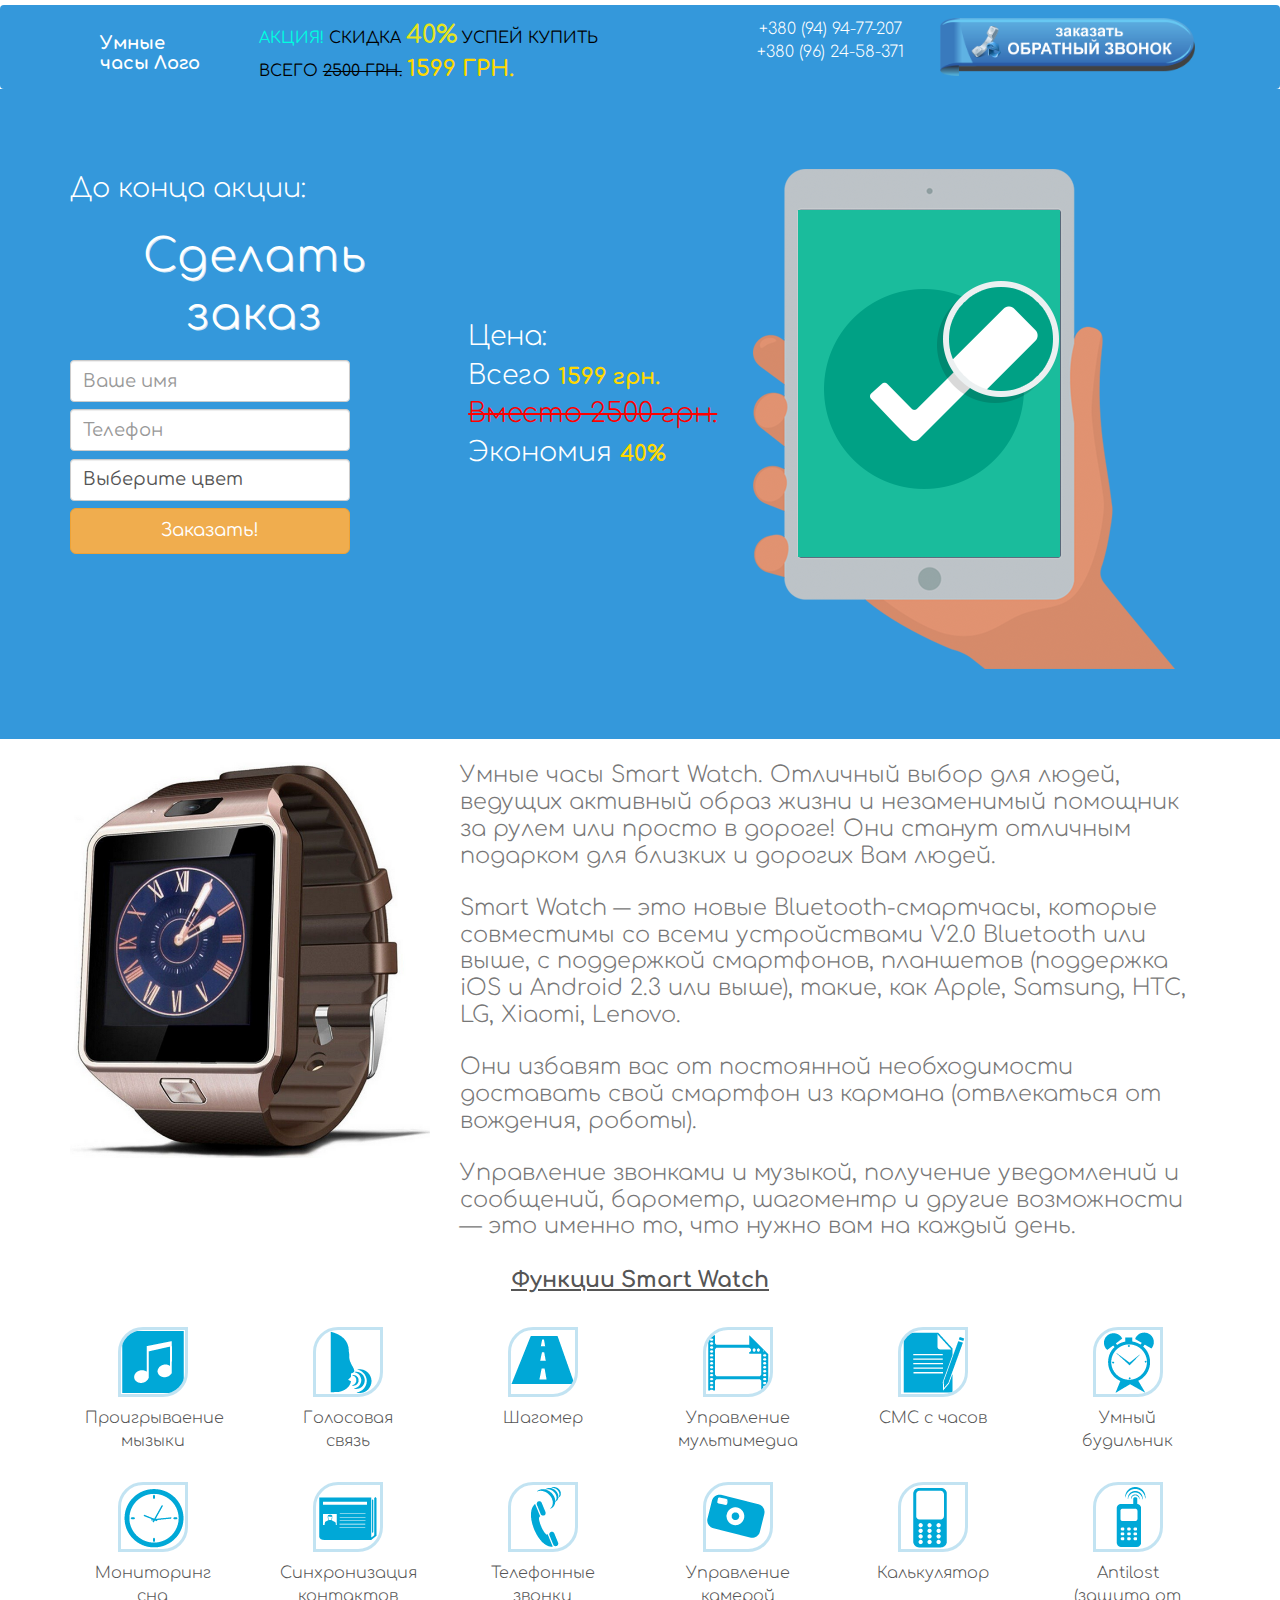
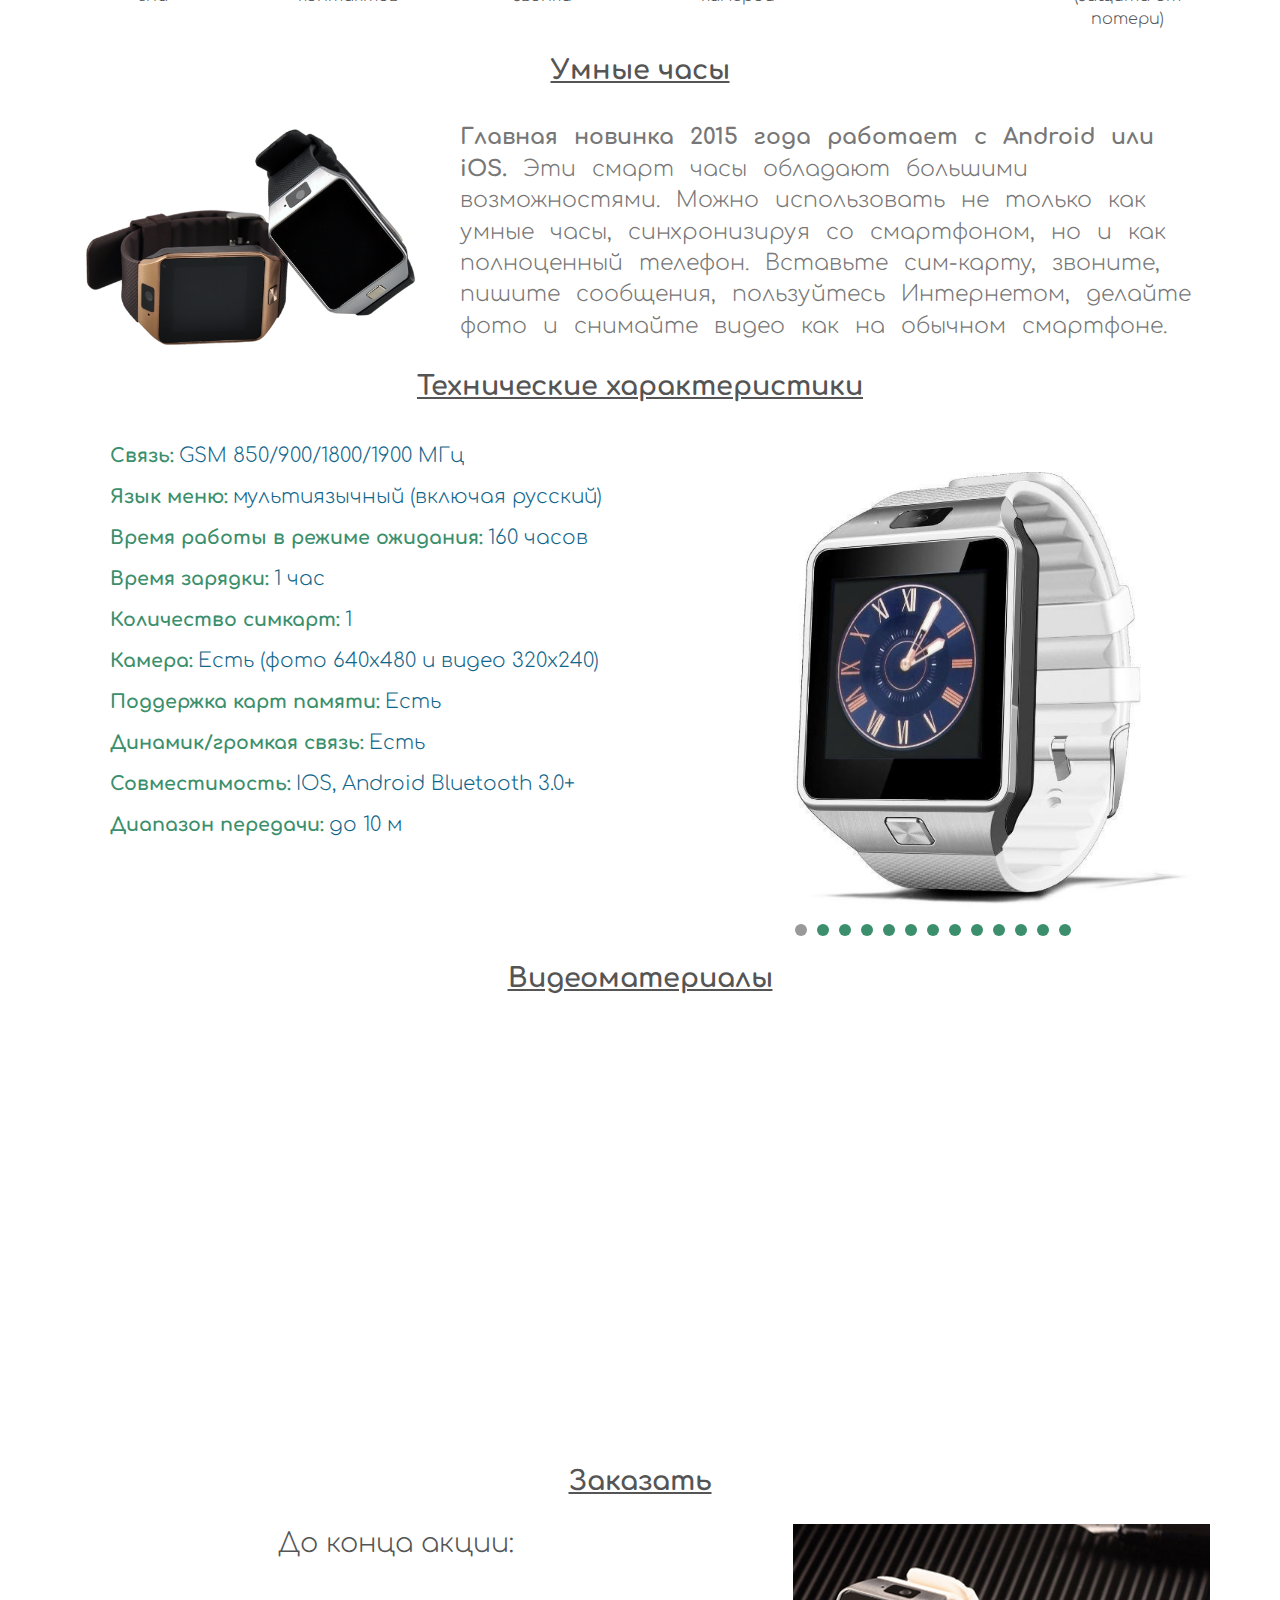
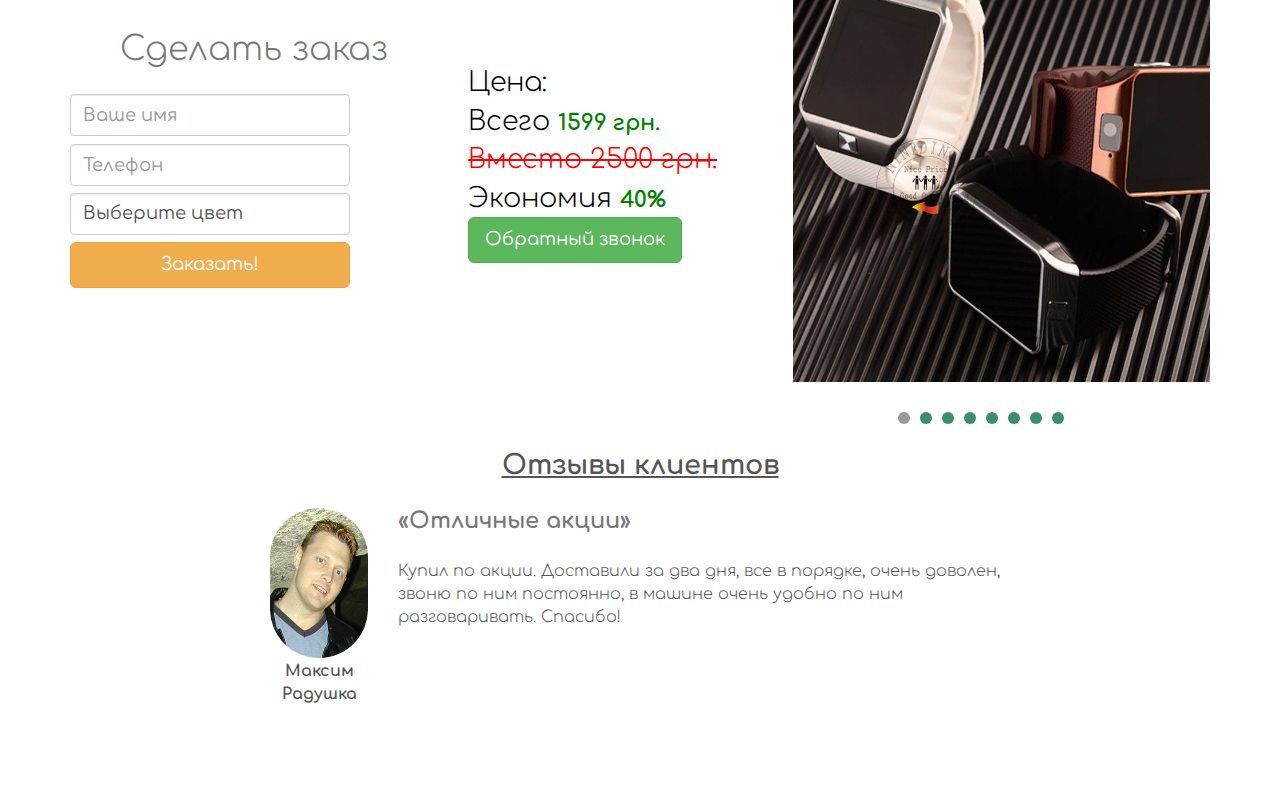
==== commit 672f75ae: "Extend logic" ====
--- a/index.html
+++ b/index.html
@@ -24,11 +24,11 @@
     <![endif]-->
 </head>
 
-<body>
-    <input type="checkbox" style="position: absolute;" id="mail" />
-    <label for="mail" style="cursor: pointer; position: absolute;"></label>
+<body style="overflow: hidden; margin-bottom: 100px;">
+    <input type="checkbox" id="mail" />
+    <label for="mail" style="cursor: pointer; "></label>
     <!-- Fixed navbar -->
-    <div class="navbar navbar-default">
+    <div class="navbar navbar-default" style="margin-top: -1.5%;">
         <div class="container" style="margin-top: 1%;">
             <div class="navbar-header col-xs-12 col-sm-7">
                 <div class="col-xs-12 col-sm-3"><a class="navbar-brand" href="#"><b>Умные часы Лого</b></a></div>
@@ -330,163 +330,130 @@
             </div>
         </div>
         <div class="row" style="text-align: center;">
+            <div class="col-xs-12" style="text-align: center; margin-top: 2%">
+                <div style="font-size: 27px;font-weight: 800;text-decoration: underline;">
+                    Видеоматериалы
+                </div>
+            </div>
             <div class="col-xs-12 col-sm-12">
                 <iframe id="video1" style="width: 70%;height: 400px;" src="https://www.youtube.com/embed/rBSE0cUF8_A?rel=0&amp;showinfo=0" frameborder="0" allowfullscreen></iframe>
             </div>
         </div>
-        <div class="row mt centered">
-            <div class="col-lg-6 col-lg-offset-3">
-                <h1>Your Landing Page<br/>Looks Wonderful Now.</h1>
-                <h3>It is a long established fact that a reader will be distracted by the readable content of a page when looking at its layout.</h3>
-            </div>
-        </div>
-        <!-- /row -->
-        <div class="row mt centered">
-            <div class="col-lg-4">
-                <img src="assets/img/ser01.png" width="180" alt="">
-                <h4>1 - Browser Compatibility</h4>
-                <p>Lorem Ipsum is simply dummy text of the printing and typesetting industry. Lorem Ipsum has been the industry's standard dummy text ever.</p>
-            </div>
-            <!--/col-lg-4 -->
-            <div class="col-lg-4">
-                <img src="assets/img/ser02.png" width="180" alt="">
-                <h4>2 - Email Campaigns</h4>
-                <p>Lorem Ipsum is simply dummy text of the printing and typesetting industry. Lorem Ipsum has been the industry's standard dummy text ever.</p>
-            </div>
-            <!--/col-lg-4 -->
-            <div class="col-lg-4">
-                <img src="assets/img/ser03.png" width="180" alt="">
-                <h4>3 - Gather Your Notes</h4>
-                <p>Lorem Ipsum is simply dummy text of the printing and typesetting industry. Lorem Ipsum has been the industry's standard dummy text ever.</p>
-            </div>
-            <!--/col-lg-4 -->
-        </div>
-        <!-- /row -->
+        <div class="row" style="margin-top: 2%;">
+            <div class="col-xs-12" style="text-align: center;margin-bottom: 2%;">
+                <div style="font-size: 27px;font-weight: 800;text-decoration: underline;">
+                    Заказать
+                </div>
+            </div>
+            <div class="col-xs-12 col-sm-7">
+                <div class="row">
+                    <div class="col-xs-12 col-sm-12" style="overflow: auto; text-align: center; margin-bottom: 5%;">
+                        <div style="margin-bottom: 5%;">
+                            <span style="font-size: 27px;margin-bottom: 5%;">До конца <span>акции:</span></span>
+                        </div>
+                        <script src="http://megatimer.ru/s/eb6ea2704ffbdadacfde26e5c072e8d8.js"></script>
+                    </div>
+                </div>
+                <div class="row">
+                    <div class="col-xs-12 col-sm-7">
+                        <div style="text-align: center;font-size: 24px;">
+                            <p>Сделать заказ</p>
+                        </div>
+                        <!-- <div class="col-xs-12 col-sm-7"> -->
+                        <form class="form-inline" role="form">
+                            <div class="form-group">
+                                <input type="email" class="form-control" id="exampleInputEmail1" placeholder="Ваше имя">
+                                <input type="email" style="margin: 2% 0;" class="form-control" id="exampleInputEmail1" placeholder="Телефон">
+                                <select class="form-control" style="width: 280px; margin: 0 0 2% 0;">
+                                    <option value="" disabled selected>Выберите цвет</option>
+                                    <option>Серебряный</option>
+                                    <option>Золотой</option>
+                                </select>
+                            </div>
+                            <button type="submit" style="width: 280px;" class="btn btn-warning btn-lg">Заказать!</button>
+                        </form>
+                        <!-- </div> -->
+                    </div>
+                    <div class="col-xs-12 col-sm-5" style="font-size: 27px;color: black; margin-top: 5%;">
+                        <div>Цена:</div>
+                        <div>Всего <span class="newCost" style="color: green;">1599 грн.</span></div>
+                        <div style="text-decoration: line-through; color: red;">Вместо 2500 грн.</div>
+                        <div>Экономия <span class="newCost" style="color: green;">40%</span></div>
+                        <label for="mail" class="btn btn-success btn-lg" style="cursor: pointer;">Обратный звонок</label>
+                    </div>
+                </div>
+            </div>
+            <div class="col-xs-12 col-sm-5">
+                <div class="slider">
+                    <ul class="slides">
+                        <li class="slide">
+                            <figure>
+                                <img src="assets/img/galery/s1.jpg" alt="taipei fireworks">
+                            </figure>
+                        </li>
+                        <li class="slide">
+                            <figure>
+                                <img src="assets/img/galery/s3.jpg" alt="taipei fireworks">
+                            </figure>
+                        </li>
+                        <li class="slide">
+                            <figure>
+                                <img src="assets/img/galery/s4.jpg" alt="taipei fireworks">
+                            </figure>
+                        </li>
+                        <li class="slide">
+                            <figure>
+                                <img src="assets/img/galery/s6.jpg" alt="taipei fireworks">
+                            </figure>
+                        </li>
+                        <li class="slide">
+                            <figure>
+                                <img src="assets/img/galery/s8.jpg" alt="taipei fireworks">
+                            </figure>
+                        </li>
+                        <li class="slide">
+                            <figure>
+                                <img src="assets/img/galery/s13.jpg" alt="taipei fireworks">
+                            </figure>
+                        </li>
+                        <li class="slide">
+                            <figure>
+                                <img src="assets/img/galery/s11.jpg" alt="taipei fireworks">
+                            </figure>
+                        </li>
+                        <li class="slide">
+                            <figure>
+                                <img src="assets/img/galery/s2.jpg" alt="taipei fireworks">
+                            </figure>
+                        </li>
+                    </ul>
+                </div>
+            </div>
+        </div>
+        <div class="row" style="margin-top: 2%;">
+            <div class="col-xs-12" style="text-align: center;margin-bottom: 2%;">
+                <div style="font-size: 27px;font-weight: 800;text-decoration: underline;">
+                    Отзывы клиентов
+                </div>
+            </div>
+            
+                <div class="row" >
+                    <div class="col-xs-12 col-sm-8" style="margin: auto;float: none;">
+                        <div class="col-xs-2">
+                            <img src="assets/img/comm1.jpg" class="round" alt="Фото" />
+                            <div style="margin-top: 2%; text-align: center">
+                                <b>Максим Радушка</b>
+                            </div>
+                        </div>
+                        <div class="col-xs-10">
+                            <div><p><b>«Отличные акции»</b></p></div>
+                            Купил по акции. Доставили за два дня, все в порядке, очень доволен, звоню по ним постоянно, в машине очень удобно по ним разговаривать. Спасибо!
+                        </div>
+                    </div>
+                </div>
+            </div>
+        </div>
     </div>
-    <!-- /container -->
-    <div class="container">
-        <hr>
-        <div class="row centered">
-            <div class="col-lg-6 col-lg-offset-3">
-                <form class="form-inline" role="form">
-                    <div class="form-group">
-                        <input type="email" class="form-control" id="exampleInputEmail1" placeholder="Enter your email address">
-                    </div>
-                    <button type="submit" class="btn btn-warning btn-lg">Invite Me!</button>
-                </form>
-            </div>
-            <div class="col-lg-3"></div>
-        </div>
-        <!-- /row -->
-        <hr>
-    </div>
-    <!-- /container -->
-    <div class="container">
-        <div class="row mt centered">
-            <div class="col-lg-6 col-lg-offset-3">
-                <h1>Flatty is for Everyone.</h1>
-                <h3>It is a long established fact that a reader will be distracted by the readable content of a page when looking at its layout.</h3>
-            </div>
-        </div>
-        <!-- /row -->
-        <! -- CAROUSEL -->
-        <div class="row mt centered">
-            <div class="col-lg-6 col-lg-offset-3">
-                <div id="carousel-example-generic" class="carousel slide" data-ride="carousel">
-                    <!-- Indicators -->
-                    <ol class="carousel-indicators">
-                        <li data-target="#carousel-example-generic" data-slide-to="0" class="active"></li>
-                        <li data-target="#carousel-example-generic" data-slide-to="1"></li>
-                        <li data-target="#carousel-example-generic" data-slide-to="2"></li>
-                    </ol>
-                    <!-- Wrapper for slides -->
-                    <div class="carousel-inner">
-                        <div class="item active">
-                            <img src="assets/img/p01.png" alt="">
-                        </div>
-                        <div class="item">
-                            <img src="assets/img/p02.png" alt="">
-                        </div>
-                        <div class="item">
-                            <img src="assets/img/p03.png" alt="">
-                        </div>
-                    </div>
-                </div>
-            </div>
-            <!-- /col-lg-8 -->
-        </div>
-        <!-- /row -->
-    </div>
-    <! --/container -->
-    <div class="container">
-        <hr>
-        <div class="row centered">
-            <div class="col-lg-6 col-lg-offset-3">
-                <form class="form-inline" role="form">
-                    <div class="form-group">
-                        <input type="email" class="form-control" id="exampleInputEmail1" placeholder="Enter your email address">
-                    </div>
-                    <button type="submit" class="btn btn-warning btn-lg">Invite Me!</button>
-                </form>
-            </div>
-            <div class="col-lg-3"></div>
-        </div>
-        <!-- /row -->
-        <hr>
-    </div>
-    <!-- /container -->
-    <div class="container">
-        <div class="row mt centered">
-            <div class="col-lg-6 col-lg-offset-3">
-                <h1>Our Awesome Team.<br/>Design Lovers.</h1>
-                <h3>It is a long established fact that a reader will be distracted by the readable content of a page when looking at its layout.</h3>
-            </div>
-        </div>
-        <!-- /row -->
-        <div class="row mt centered">
-            <div class="col-lg-4">
-                <img class="img-circle" src="assets/img/pic1.jpg" width="140" alt="">
-                <h4>Michael Robson</h4>
-                <p>Lorem Ipsum is simply dummy text of the printing and typesetting industry. Lorem Ipsum has been the industry's standard dummy text ever.</p>
-                <p><i class="glyphicon glyphicon-send"></i> <i class="glyphicon glyphicon-phone"></i> <i class="glyphicon glyphicon-globe"></i></p>
-            </div>
-            <!--/col-lg-4 -->
-            <div class="col-lg-4">
-                <img class="img-circle" src="assets/img/pic2.jpg" width="140" alt="">
-                <h4>Pete Ford</h4>
-                <p>Lorem Ipsum is simply dummy text of the printing and typesetting industry. Lorem Ipsum has been the industry's standard dummy text ever.</p>
-                <p><i class="glyphicon glyphicon-send"></i> <i class="glyphicon glyphicon-phone"></i> <i class="glyphicon glyphicon-globe"></i></p>
-            </div>
-            <!--/col-lg-4 -->
-            <div class="col-lg-4">
-                <img class="img-circle" src="assets/img/pic3.jpg" width="140" alt="">
-                <h4>Angelica Finning</h4>
-                <p>Lorem Ipsum is simply dummy text of the printing and typesetting industry. Lorem Ipsum has been the industry's standard dummy text ever.</p>
-                <p><i class="glyphicon glyphicon-send"></i> <i class="glyphicon glyphicon-phone"></i> <i class="glyphicon glyphicon-globe"></i></p>
-            </div>
-            <!--/col-lg-4 -->
-        </div>
-        <!-- /row -->
-    </div>
-    <!-- /container -->
-    <div class="container">
-        <hr>
-        <div class="row centered">
-            <div class="col-lg-6 col-lg-offset-3">
-                <form class="form-inline" role="form">
-                    <div class="form-group">
-                        <input type="email" class="form-control" id="exampleInputEmail1" placeholder="Enter your email address">
-                    </div>
-                    <button type="submit" class="btn btn-warning btn-lg">Invite Me!</button>
-                </form>
-            </div>
-            <div class="col-lg-3"></div>
-        </div>
-        <!-- /row -->
-        <hr>
-        <p class="centered">Created by BlackTie.co - Attribution License 3.0 - 2013</p>
-    </div>
-    <!-- /container -->
     <!-- Bootstrap core JavaScript
     ================================================== -->
     <!-- Placed at the end of the document so the pages load faster -->
@@ -513,7 +480,7 @@
             <input size="16 " style="width: 100%;" class="b1 " type="tel " name='tel' required maxlength="11 " value='Телефон*' "/ onfocus="if (this.value=='Телефон*' ) this.value='' " onblur="if (this.value=='' ){this.value='Телефон*' } ">
       </div>
       <div>
-         
+
          </br>
          </br>
          <div style=" "><input class="b3 " type='submit' value='Заказать'/></div>
--- a/assets/css/main.css
+++ b/assets/css/main.css
@@ -383,3 +383,9 @@
     color: #10658a;
     font-size: 20px;
 }
+.round {
+    border-radius: 100px;
+    width: 150px;
+    height:150px;
+    background-size: contain;
+   }
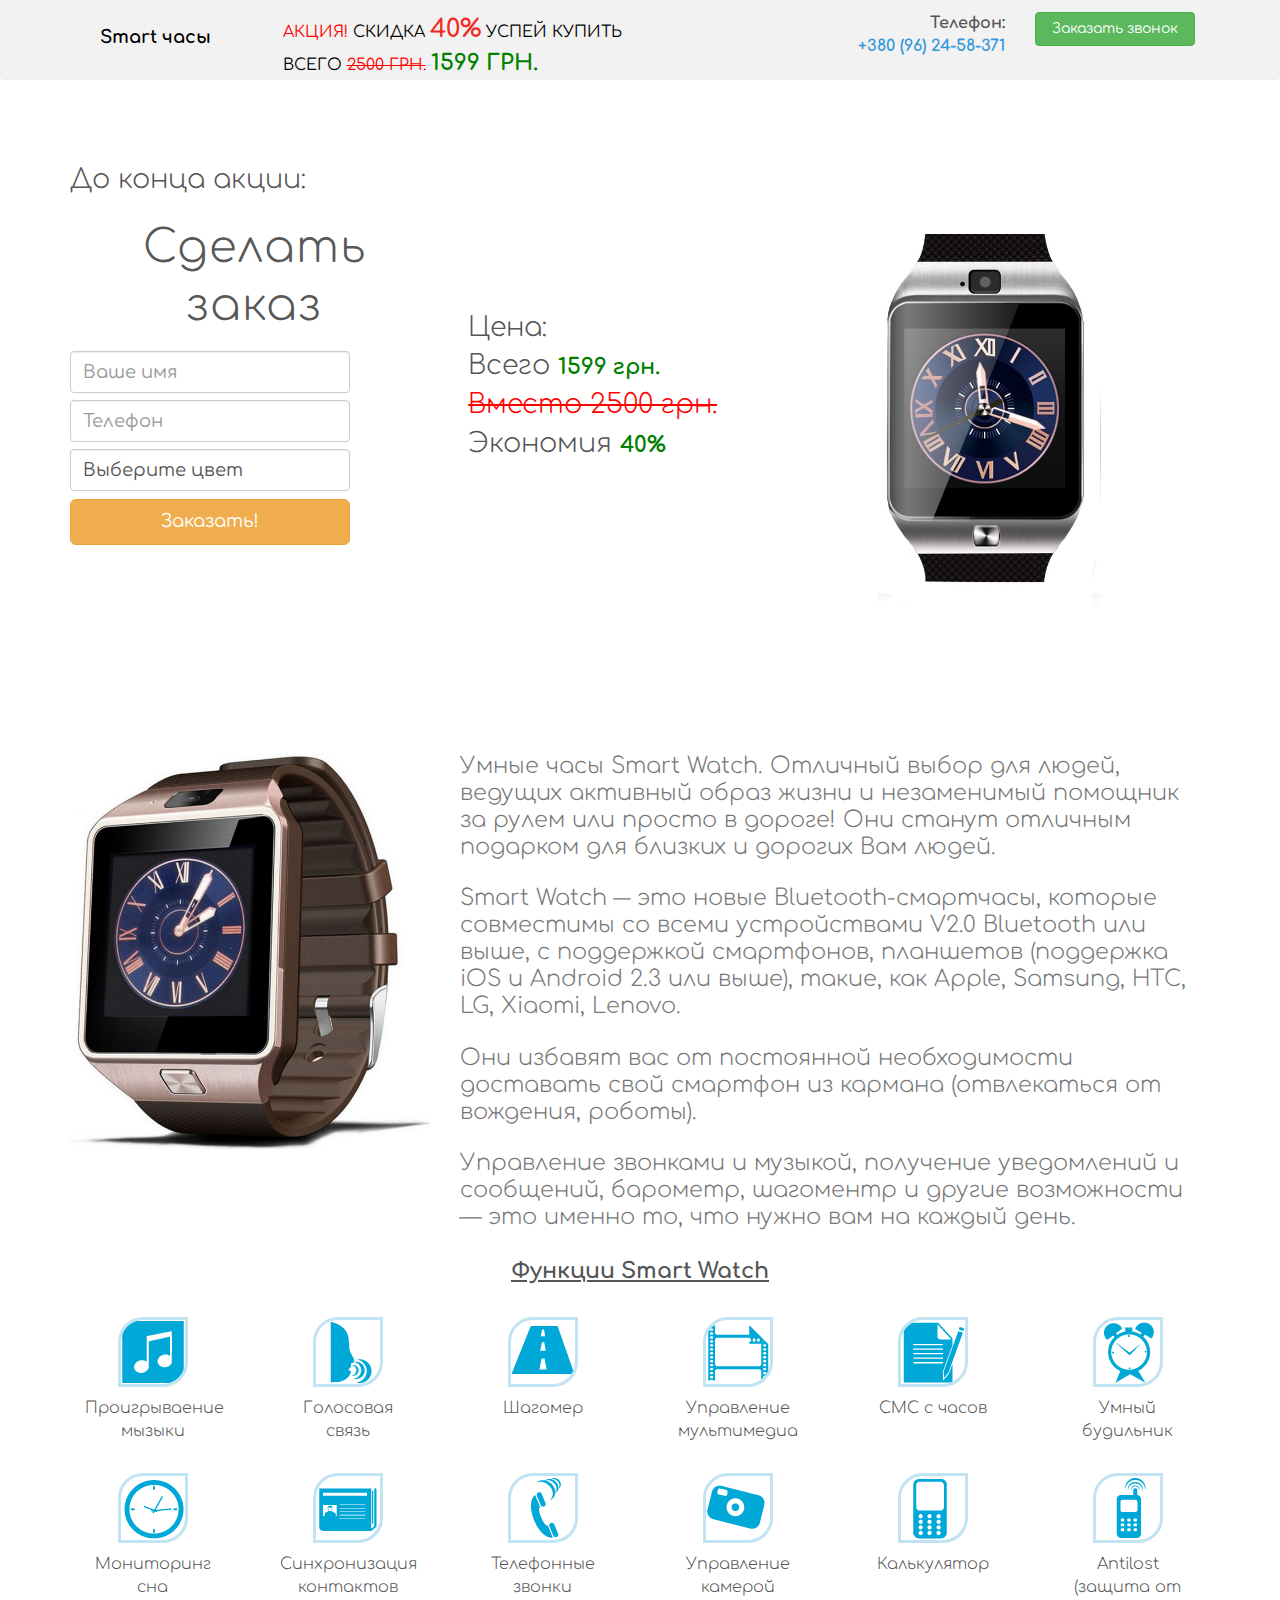
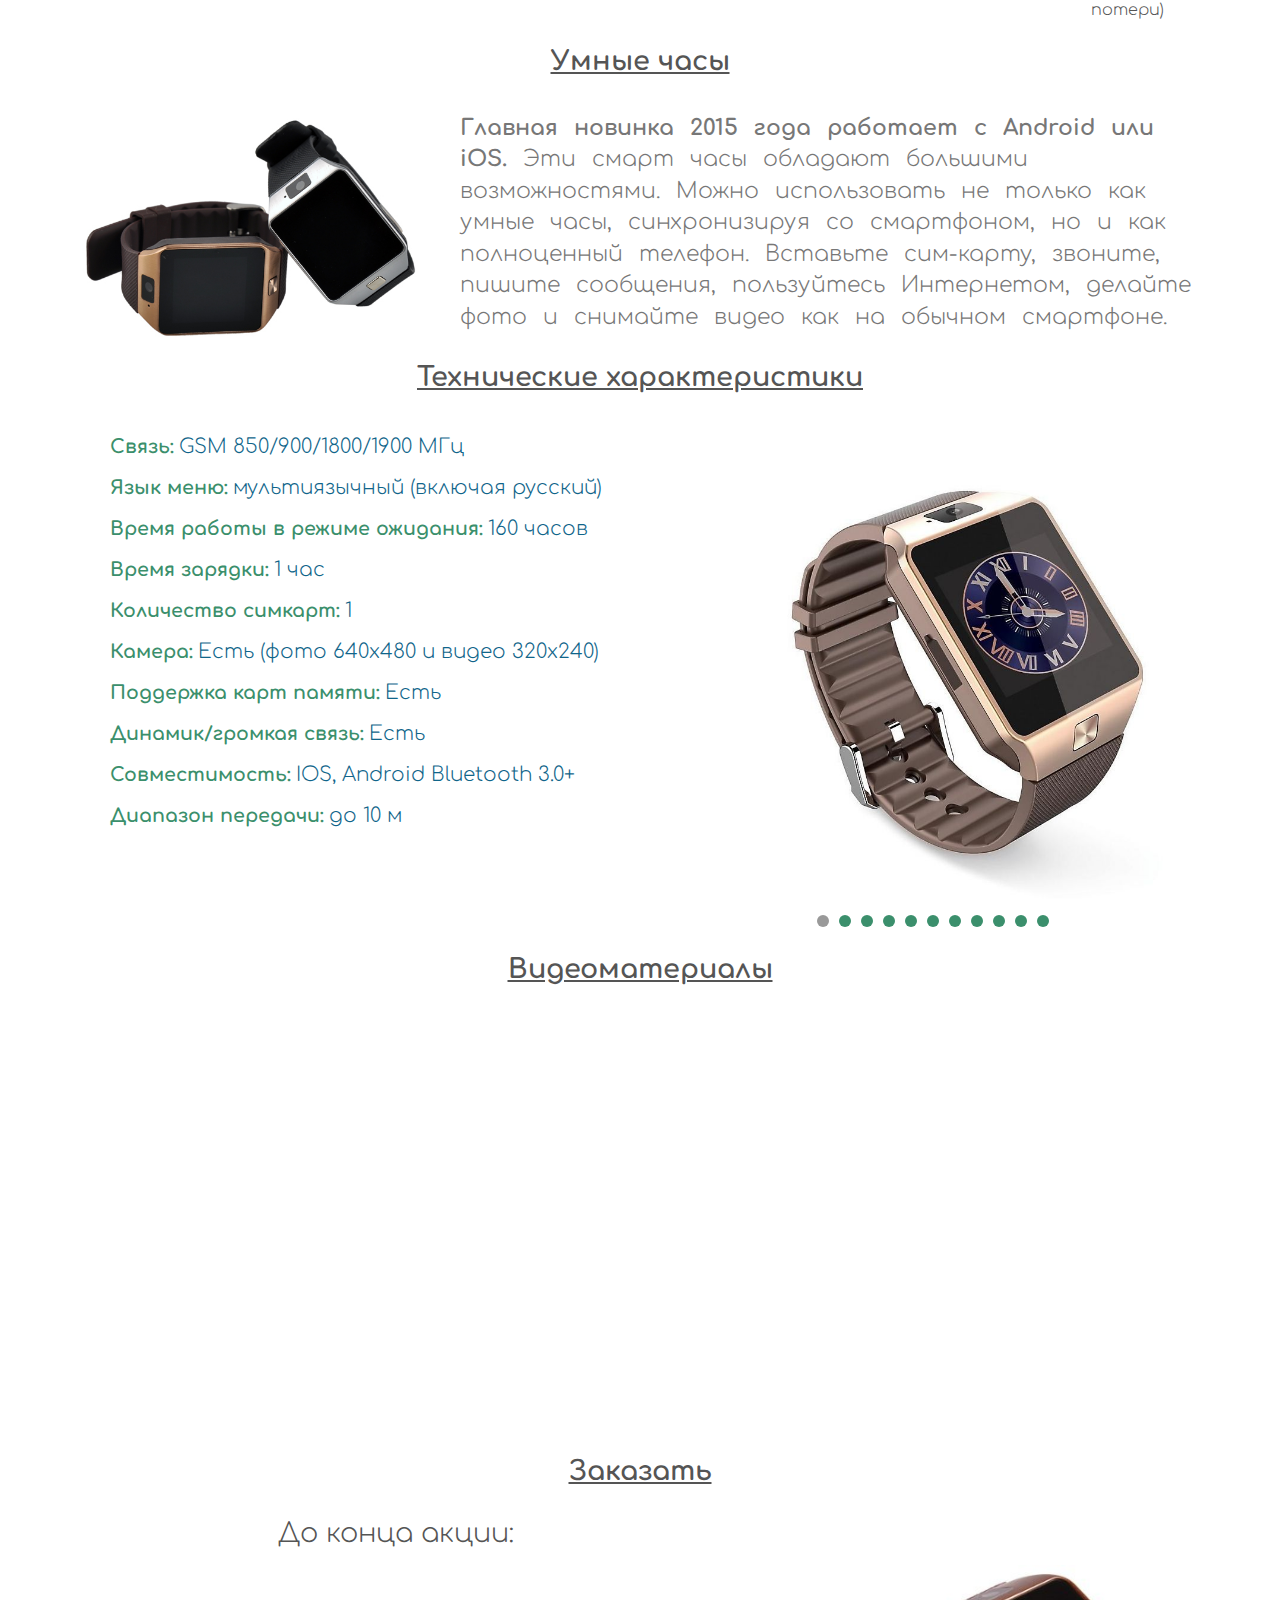
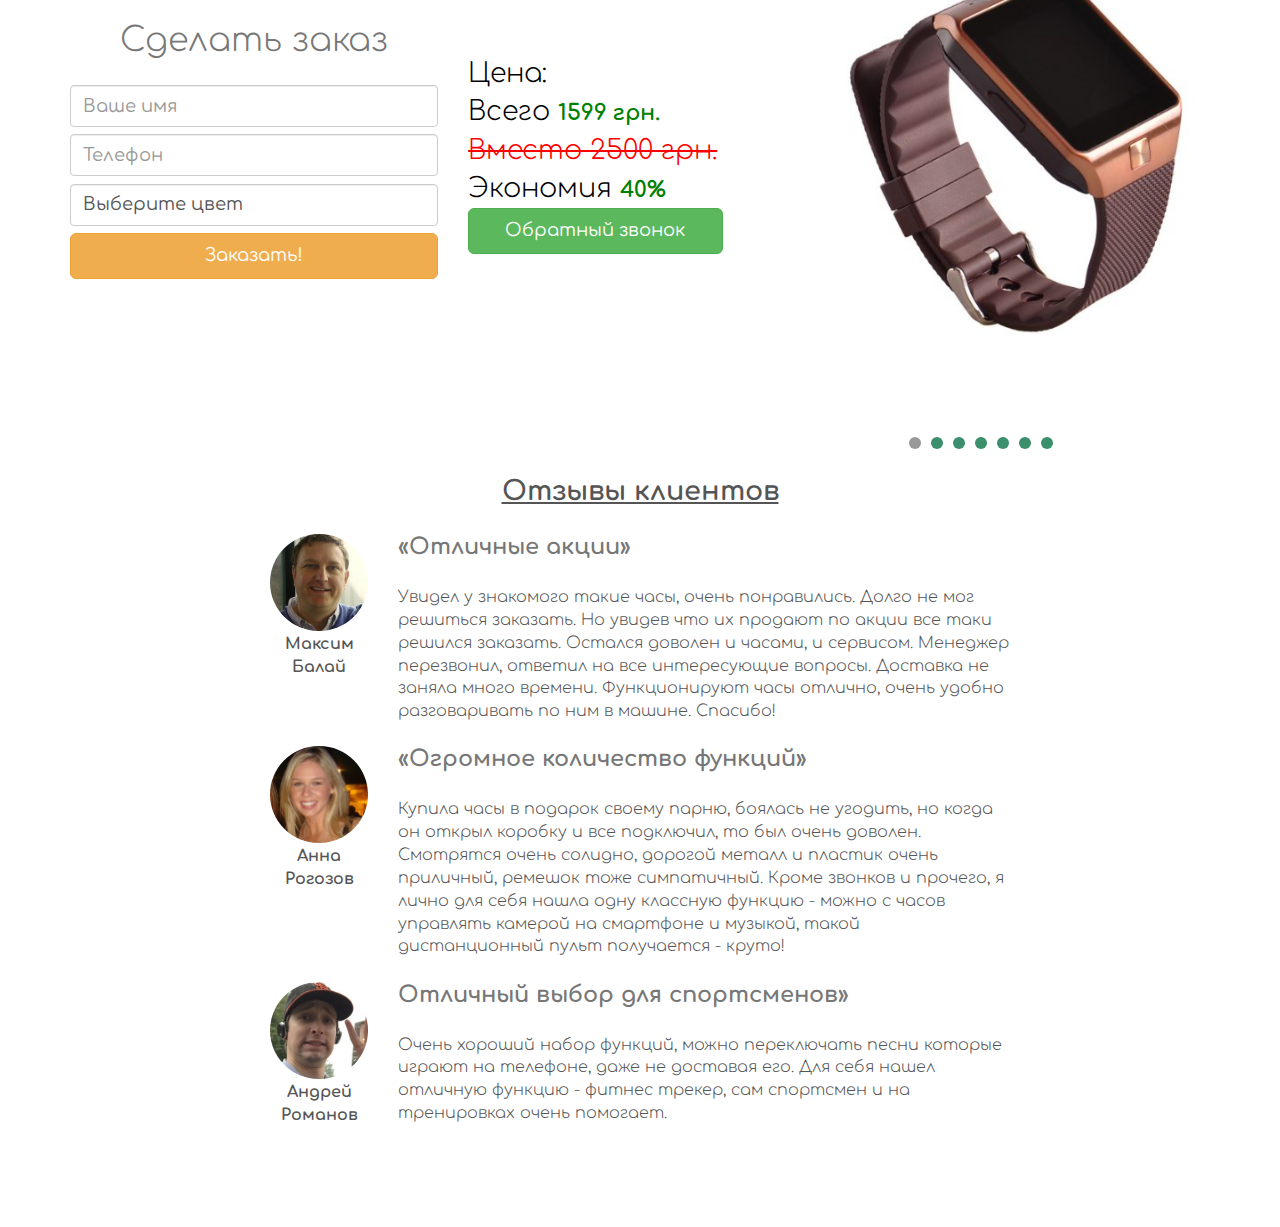
==== commit 73bbd5d5: "Display changed" ====
--- a/index.html
+++ b/index.html
@@ -28,27 +28,24 @@
     <input type="checkbox" id="mail" />
     <label for="mail" style="cursor: pointer; "></label>
     <!-- Fixed navbar -->
-    <div class="navbar navbar-default" style="margin-top: -1.5%;">
+    <div class="navbar navbar-default" style="margin-top: -2%; background-color: rgba(0, 0, 0, 0.05);">
         <div class="container" style="margin-top: 1%;">
-            <div class="navbar-header col-xs-12 col-sm-7">
-                <div class="col-xs-12 col-sm-3"><a class="navbar-brand" href="#"><b>Умные часы Лого</b></a></div>
+            <div class="navbar-header col-xs-12 col-sm-8">
+                <div class="col-xs-12 col-sm-3"><a class="navbar-brand" href="#"><b>Smart часы</b></a></div>
                 <div class="col-xs-12 col-sm-9" style="text-transform: uppercase;color: black;font-weight: 400;">
-                    <div><span style="color: #00FFE0;">Акция!</span> Скидка <span id="discount">40%</span> Успей купить</div>
-                    <div>Всего <span style="text-decoration: line-through;">2500 грн.</span> <span class="newCost">1599 грн.</span></div>
-                </div>
-            </div>
-            <div class="col-xs-12 col-sm-2 phone1" style="text-align: center;">
+                    <div><span style="color: red;">Акция!</span> Скидка <span id="discount">40%</span> Успей купить</div>
+                    <div>Всего <span style="text-decoration: line-through; color: red;">2500 грн.</span> <span class="newCost">1599 грн.</span></div>
+                </div>
+            </div>
+            <div class="col-xs-12 col-sm-2 phone1" style="text-align: right;">
                 <div>
-                    <a href="#" class="" style="color: white;">+380 (94) 94-77-207</a>
-                </div>
-                <div>
-                    <a href="#" class="" style="color: white;">+380 (96) 24-58-371</a>
-                </div>
-            </div>
-            <div class="col-xs-12 col-sm-3">
-                <label for="mail" style="cursor: pointer;"><img style="background-size: contain;
-width: 100%;" src="./assets/callback/callme.png" alt="Заказать звонок"></label>
-            </div>
+                    <div><b>Телефон:</b></div>
+                    <a href="#" class="" style=""><b>+380 (96) 24-58-371</b></a>
+                </div>
+            </div>
+            <!-- <div class="col-xs-12 col-sm-3"> -->
+                <label class="col-xs-12 col-sm-2" for="mail" style="cursor: pointer;"><div class="btn btn-success btn-block">Заказать звонок</div></label>
+            <!-- </div> -->
             <!--/.nav-collapse -->
         </div>
     </div>
@@ -58,8 +55,8 @@
                 <div class="col-xs-12 col-lg-7">
                     <div class="row">
                         <div id="timer1" class="col-xs-12">
-                            <span style="font-size: 27px;color: white;">До конца <span>акции:</span></span>
-                            <script src="http://megatimer.ru/s/7802da313146b88359232106861d7e66.js"></script>
+                            <span style="font-size: 27px;">До конца <span>акции:</span></span>
+                            <script src="http://megatimer.ru/s/83a2c00b4e3c196df754b883cec28c66.js"></script>
                         </div>
                     </div>
                     <div class="row">
@@ -80,7 +77,7 @@
                             </form>
                             <!-- </div> -->
                         </div>
-                        <div class="col-xs-12 col-sm-5" id="cost1" style="font-size: 27px;color: white;">
+                        <div class="col-xs-12 col-sm-5" id="cost1" style="font-size: 27px;">
                             <div>Цена:</div>
                             <div>Всего <span class="newCost">1599 грн.</span></div>
                             <div style="text-decoration: line-through; color: red;">Вместо 2500 грн.</div>
@@ -90,7 +87,7 @@
                 </div>
                 <!-- /col-lg-6 -->
                 <div class="col-xs-12 col-lg-5">
-                    <img class="img-responsive" src="assets/img/ipad-hand.png" alt="">
+                    <img class="img-responsive" src="assets/img/galery/s10.jpg" height="800" width="800" alt="">
                     <!-- <img class="img-responsive" src="assets/img/sw1.png" height="606" width="556" alt=""> -->
                 </div>
                 <!-- /col-lg-6 -->
@@ -261,11 +258,6 @@
                     <ul class="slides">
                         <li class="slide">
                             <figure>
-                                <img src="assets/img/galery/s5.jpg" alt="taipei fireworks">
-                            </figure>
-                        </li>
-                        <li class="slide">
-                            <figure>
                                 <img src="assets/img/galery/s9.jpg" alt="taipei fireworks">
                             </figure>
                         </li>
@@ -282,11 +274,6 @@
                         <li class="slide">
                             <figure>
                                 <img src="assets/img/galery/s12.jpg" alt="taipei fireworks">
-                            </figure>
-                        </li>
-                        <li class="slide">
-                            <figure>
-                                <img src="assets/img/galery/s1.jpg" alt="taipei fireworks">
                             </figure>
                         </li>
                         <li class="slide">
@@ -362,35 +349,30 @@
                         <!-- <div class="col-xs-12 col-sm-7"> -->
                         <form class="form-inline" role="form">
                             <div class="form-group">
-                                <input type="email" class="form-control" id="exampleInputEmail1" placeholder="Ваше имя">
-                                <input type="email" style="margin: 2% 0;" class="form-control" id="exampleInputEmail1" placeholder="Телефон">
-                                <select class="form-control" style="width: 280px; margin: 0 0 2% 0;">
+                                <input type="email" class="form-control fullWidth" id="exampleInputEmail1" placeholder="Ваше имя">
+                                <input type="email" style="margin: 2% 0;" class="form-control fullWidth" id="exampleInputEmail1" placeholder="Телефон">
+                                <select class="form-control fullWidth" style="margin: 0 0 2% 0;">
                                     <option value="" disabled selected>Выберите цвет</option>
                                     <option>Серебряный</option>
                                     <option>Золотой</option>
                                 </select>
                             </div>
-                            <button type="submit" style="width: 280px;" class="btn btn-warning btn-lg">Заказать!</button>
+                            <button type="submit" class="btn btn-warning btn-lg btn-block">Заказать!</button>
                         </form>
                         <!-- </div> -->
                     </div>
-                    <div class="col-xs-12 col-sm-5" style="font-size: 27px;color: black; margin-top: 5%;">
+                    <div class="col-xs-12 col-sm-5 textCenter" style="font-size: 27px;color: black; margin-top: 5%;">
                         <div>Цена:</div>
                         <div>Всего <span class="newCost" style="color: green;">1599 грн.</span></div>
                         <div style="text-decoration: line-through; color: red;">Вместо 2500 грн.</div>
                         <div>Экономия <span class="newCost" style="color: green;">40%</span></div>
-                        <label for="mail" class="btn btn-success btn-lg" style="cursor: pointer;">Обратный звонок</label>
-                    </div>
-                </div>
-            </div>
-            <div class="col-xs-12 col-sm-5">
+                        <label for="mail" class="btn btn-success btn-lg btn-block" style="cursor: pointer;">Обратный звонок</label>
+                    </div>
+                </div>
+            </div>
+            <div class="col-xs-12 col-sm-5" style="margin-top: 3%">
                 <div class="slider">
                     <ul class="slides">
-                        <li class="slide">
-                            <figure>
-                                <img src="assets/img/galery/s1.jpg" alt="taipei fireworks">
-                            </figure>
-                        </li>
                         <li class="slide">
                             <figure>
                                 <img src="assets/img/galery/s3.jpg" alt="taipei fireworks">
@@ -436,23 +418,56 @@
                     Отзывы клиентов
                 </div>
             </div>
-            
-                <div class="row" >
-                    <div class="col-xs-12 col-sm-8" style="margin: auto;float: none;">
-                        <div class="col-xs-2">
-                            <img src="assets/img/comm1.jpg" class="round" alt="Фото" />
-                            <div style="margin-top: 2%; text-align: center">
-                                <b>Максим Радушка</b>
-                            </div>
-                        </div>
-                        <div class="col-xs-10">
-                            <div><p><b>«Отличные акции»</b></p></div>
-                            Купил по акции. Доставили за два дня, все в порядке, очень доволен, звоню по ним постоянно, в машине очень удобно по ним разговаривать. Спасибо!
-                        </div>
-                    </div>
-                </div>
-            </div>
-        </div>
+            <div class="row">
+                <div class="col-xs-12 col-sm-8" style="margin: auto;float: none;">
+                    <div class="col-xs-2">
+                        <img src="assets/img/comm/comm5.jpg" class="round" alt="Фото" />
+                        <div style="margin-top: 2%; text-align: center">
+                            <b>Максим Балай</b>
+                        </div>
+                    </div>
+                    <div class="col-xs-10">
+                        <div>
+                            <p><b>«Отличные акции»</b></p>
+                        </div>
+                        Увидел у знакомого такие часы, очень понравились. Долго не мог решиться заказать. Но увидев что их продают по акции все таки решился заказать. Остался доволен и часами, и сервисом. Менеджер перезвонил, ответил на все интересующие вопросы. Доставка не заняла много времени. Функционируют часы отлично, очень удобно разговаривать по ним в машине. Спасибо!
+                    </div>
+                </div>
+            </div>
+            <div class="row" style="margin-top: 2%;">
+                <div class="col-xs-12 col-sm-8" style="margin: auto;float: none;">
+                    <div class="col-xs-2">
+                        <img src="assets/img/comm/comm4.jpg" class="round" alt="Фото" />
+                        <div style="margin-top: 2%; text-align: center">
+                            <b>Анна Рогозов</b>
+                        </div>
+                    </div>
+                    <div class="col-xs-10">
+                        <div>
+                            <p><b>«Огромное количество функций»</b></p>
+                        </div>
+                        Купила часы в подарок своему парню, боялась не угодить, но когда он открыл коробку и все подключил, то был очень доволен. Смотрятся очень солидно, дорогой металл и пластик очень приличный, ремешок тоже симпатичный. Кроме звонков и прочего, я лично для себя нашла одну классную функцию - можно с часов управлять камерой на смартфоне и музыкой, такой дистанционный пульт получается - круто!
+                    </div>
+                </div>
+            </div>
+            <div class="row" style="margin-top: 2%;">
+                <div class="col-xs-12 col-sm-8" style="margin: auto;float: none;">
+                    <div class="col-xs-2">
+                        <img src="assets/img/comm/comm2.jpg" class="round" alt="Фото" />
+                        <div style="margin-top: 2%; text-align: center">
+                            <b>Андрей Романов</b>
+                        </div>
+                    </div>
+                    <div class="col-xs-10">
+                        <div>
+                            <p><b>Отличный выбор для спортсменов»</b></p>
+                        </div>
+                        Очень хороший набор функций, можно переключать песни которые играют на телефоне, даже не доставая его. Для себя нашел отличную функцию - фитнес трекер, сам спортсмен и на тренировках очень помогает.
+                    </div>
+                </div>
+            </div>
+        </div>
+    </div>
     </div>
     <!-- Bootstrap core JavaScript
     ================================================== -->
--- a/assets/css/main.css
+++ b/assets/css/main.css
@@ -102,16 +102,16 @@
 }
 
 .navbar-default {
-    background-color: #3498db;
+    /*background-color: #3498db;*/
     border-color: transparent;
 }
 
 .navbar-default .navbar-brand {
-    color: white;
+    color: black;
 }
 
 .navbar-default .navbar-nav > li > a {
-    color: white;
+    color: black;
 }
 
 
@@ -138,7 +138,7 @@
 
 #headerwrap {
     /* background: url(../img/bg01.jpg) no-repeat center top; */
-    background-color: #3498db;
+    /*background-color: #3498db;*/
     margin-top: -20px;
     background-attachment: relative;
     background-position: center center;
@@ -157,7 +157,7 @@
 #headerwrap h1 {
     /*margin-top: 60px;*/
     margin-bottom: 15px;
-    color: white;
+    /*color: white;*/
     font-size: 45px;
     font-weight: 300;
     letter-spacing: 1px;
@@ -288,7 +288,7 @@
 }
 
 #discount {
-    color: rgba(255, 239, 0, 0.89);
+    color: #f12b24;
     font-size: 25px;
     font-weight: 600;
 }
@@ -330,6 +330,9 @@
     #video1 {
         width: 100%!important;
     }
+    .textCenter {
+        text-align: center;
+    }
 }
 
 @media (min-width: 769px) {
@@ -344,8 +347,12 @@
     }
 }
 
+.fullWidth {
+    width: 100%!important;
+}
+
 .newCost {
-    color: rgb(255, 216, 0);
+    color: green;
     font-weight: 900;
     font-size: 22px;
 }
@@ -368,6 +375,7 @@
 .botMar {
     margin-bottom: 10px;
 }
+
 .botXsMar {
     margin-bottom: 30px;
 }
@@ -383,9 +391,10 @@
     color: #10658a;
     font-size: 20px;
 }
+
 .round {
     border-radius: 100px;
     width: 150px;
-    height:150px;
+    /*height: 150px;*/
     background-size: contain;
-   }
+}
--- a/assets/slider/css/styles.css
+++ b/assets/slider/css/styles.css
@@ -93,6 +93,7 @@
 /** Glidejs styles **/
 .slider {
 	position: relative;
+  background-size: contain;
 	width: 100%;
 	height: 500px;
 	overflow: hidden;
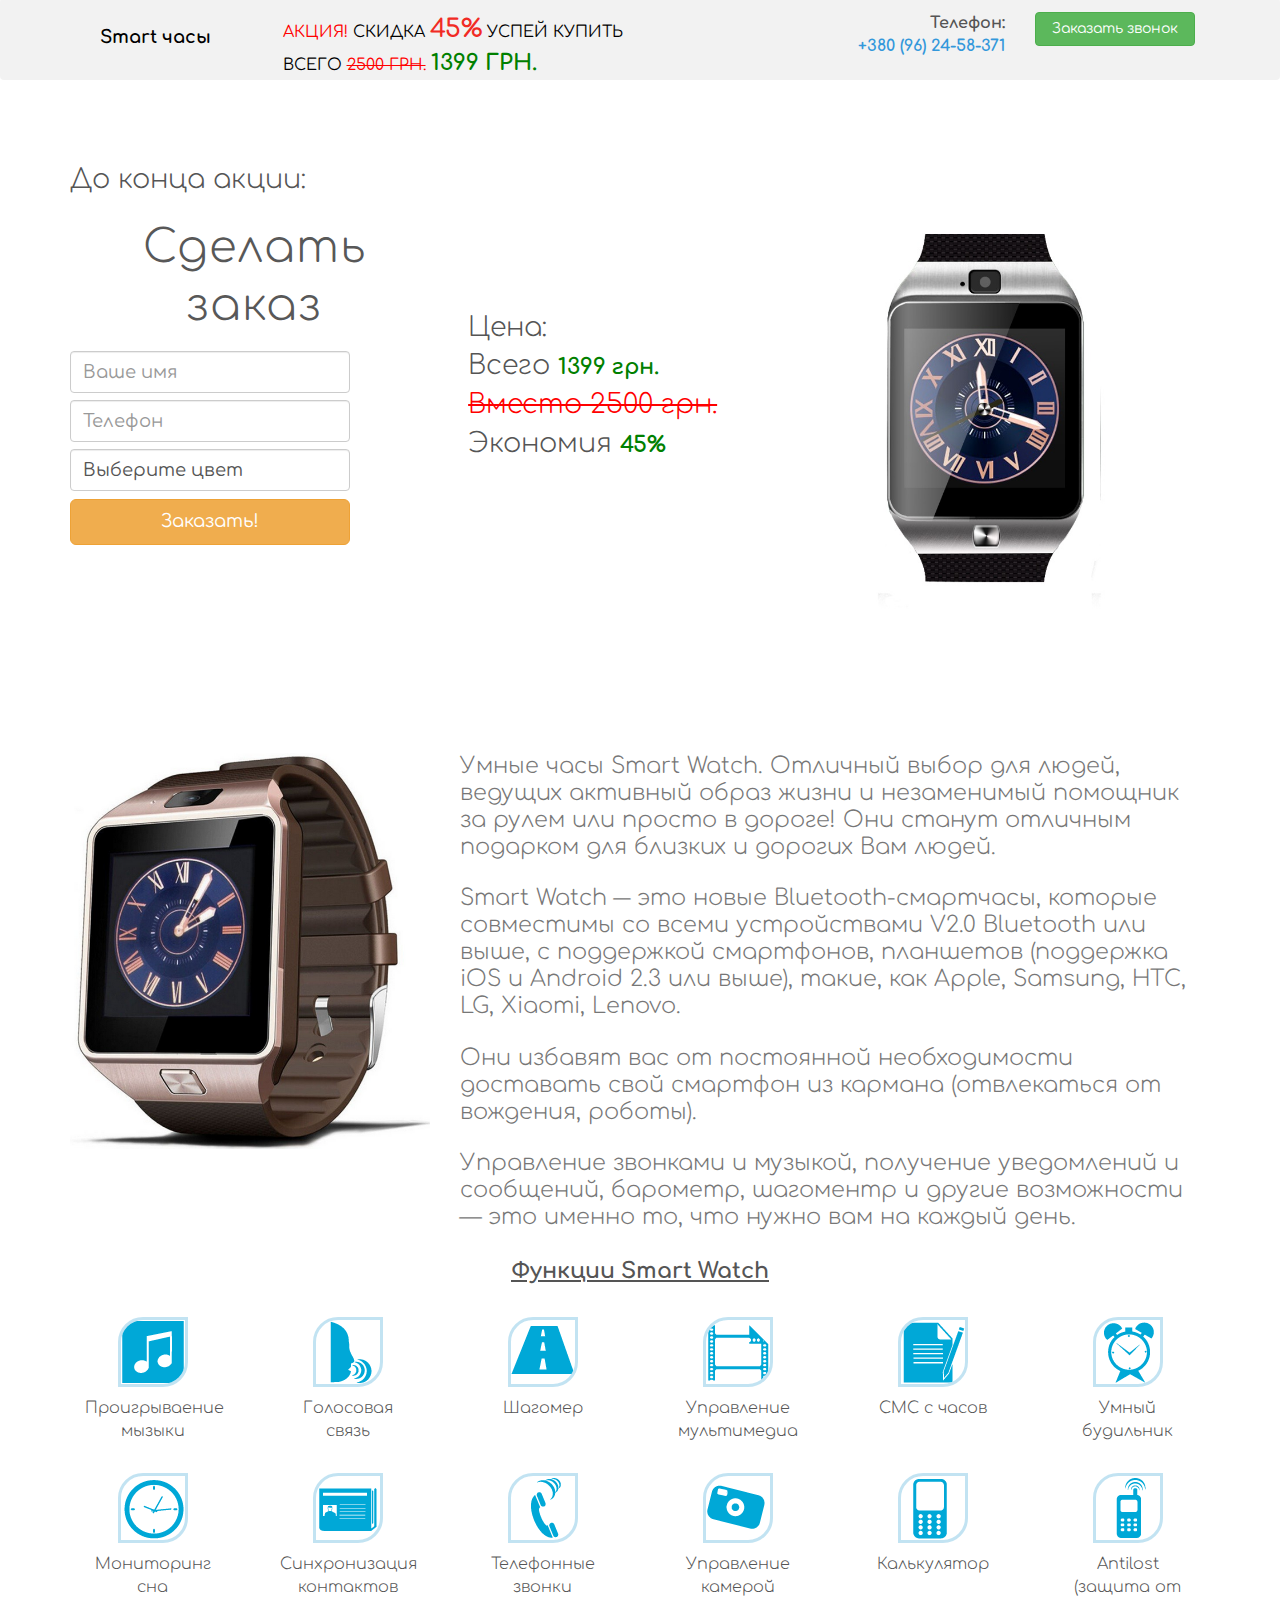
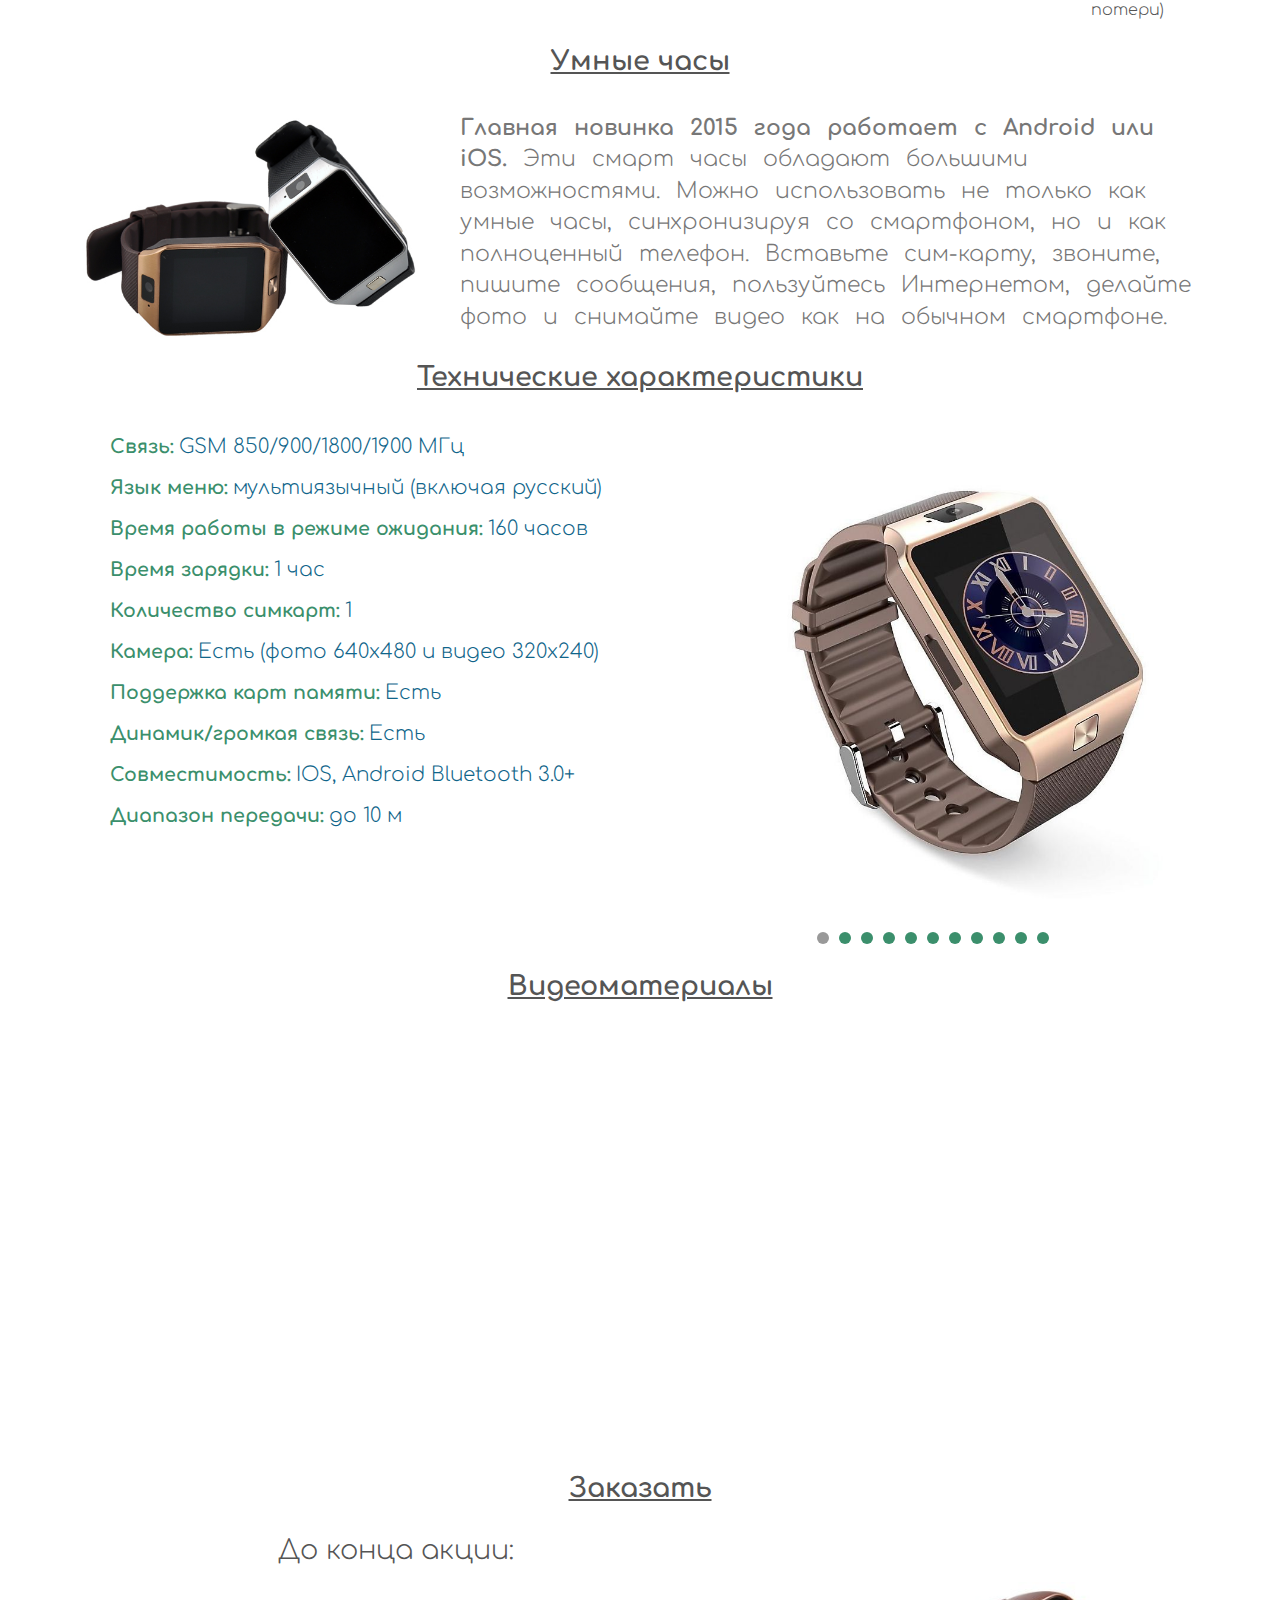
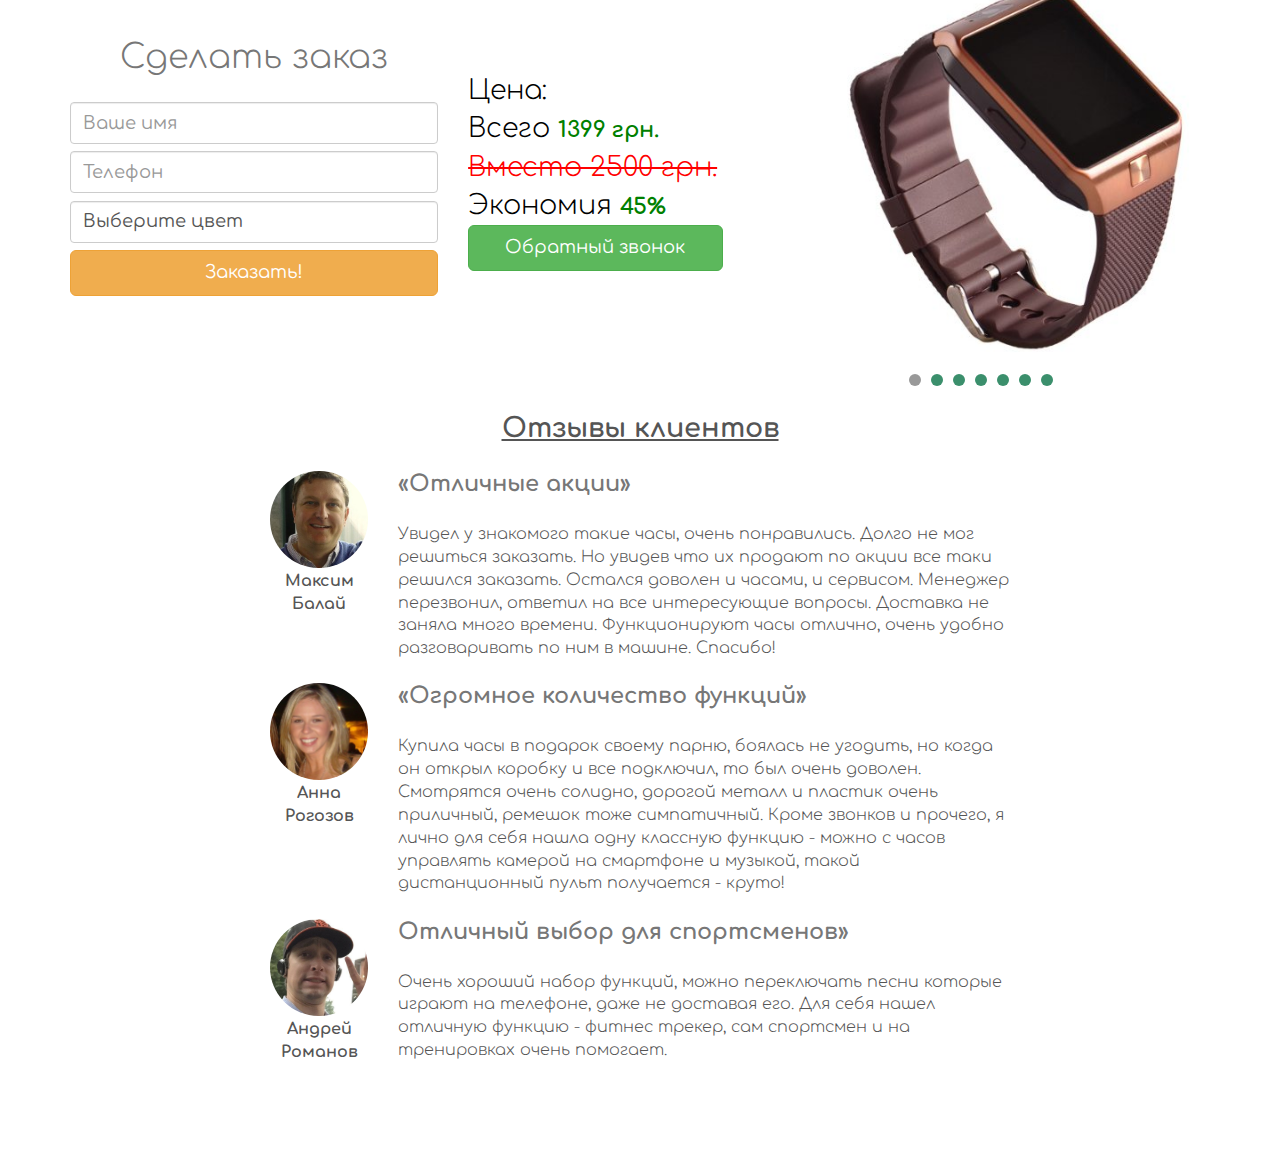
==== commit 442a80c4: "Slider and cost fixed" ====
--- a/index.html
+++ b/index.html
@@ -33,8 +33,8 @@
             <div class="navbar-header col-xs-12 col-sm-8">
                 <div class="col-xs-12 col-sm-3"><a class="navbar-brand" href="#"><b>Smart часы</b></a></div>
                 <div class="col-xs-12 col-sm-9" style="text-transform: uppercase;color: black;font-weight: 400;">
-                    <div><span style="color: red;">Акция!</span> Скидка <span id="discount">40%</span> Успей купить</div>
-                    <div>Всего <span style="text-decoration: line-through; color: red;">2500 грн.</span> <span class="newCost">1599 грн.</span></div>
+                    <div><span style="color: red;">Акция!</span> Скидка <span id="discount">45%</span> Успей купить</div>
+                    <div>Всего <span style="text-decoration: line-through; color: red;">2500 грн.</span> <span class="newCost">1399 грн.</span></div>
                 </div>
             </div>
             <div class="col-xs-12 col-sm-2 phone1" style="text-align: right;">
@@ -44,7 +44,9 @@
                 </div>
             </div>
             <!-- <div class="col-xs-12 col-sm-3"> -->
-                <label class="col-xs-12 col-sm-2" for="mail" style="cursor: pointer;"><div class="btn btn-success btn-block">Заказать звонок</div></label>
+            <label class="col-xs-12 col-sm-2" for="mail" style="cursor: pointer;">
+                <div class="btn btn-success btn-block">Заказать звонок</div>
+            </label>
             <!-- </div> -->
             <!--/.nav-collapse -->
         </div>
@@ -56,7 +58,7 @@
                     <div class="row">
                         <div id="timer1" class="col-xs-12">
                             <span style="font-size: 27px;">До конца <span>акции:</span></span>
-                            <script src="http://megatimer.ru/s/83a2c00b4e3c196df754b883cec28c66.js"></script>
+                            <script src="http://megatimer.ru/s/77c240001d2cd845c503c9cdcb93894a.js"></script>
                         </div>
                     </div>
                     <div class="row">
@@ -79,9 +81,9 @@
                         </div>
                         <div class="col-xs-12 col-sm-5" id="cost1" style="font-size: 27px;">
                             <div>Цена:</div>
-                            <div>Всего <span class="newCost">1599 грн.</span></div>
+                            <div>Всего <span class="newCost">1399 грн.</span></div>
                             <div style="text-decoration: line-through; color: red;">Вместо 2500 грн.</div>
-                            <div>Экономия <span class="newCost">40%</span></div>
+                            <div>Экономия <span class="newCost">45%</span></div>
                         </div>
                     </div>
                 </div>
@@ -338,7 +340,7 @@
                         <div style="margin-bottom: 5%;">
                             <span style="font-size: 27px;margin-bottom: 5%;">До конца <span>акции:</span></span>
                         </div>
-                        <script src="http://megatimer.ru/s/eb6ea2704ffbdadacfde26e5c072e8d8.js"></script>
+                        <script src="http://megatimer.ru/s/c827de5d2c9bf3ee4e5a453190c299f6.js"></script>
                     </div>
                 </div>
                 <div class="row">
@@ -363,9 +365,9 @@
                     </div>
                     <div class="col-xs-12 col-sm-5 textCenter" style="font-size: 27px;color: black; margin-top: 5%;">
                         <div>Цена:</div>
-                        <div>Всего <span class="newCost" style="color: green;">1599 грн.</span></div>
+                        <div>Всего <span class="newCost" style="color: green;">1399 грн.</span></div>
                         <div style="text-decoration: line-through; color: red;">Вместо 2500 грн.</div>
-                        <div>Экономия <span class="newCost" style="color: green;">40%</span></div>
+                        <div>Экономия <span class="newCost" style="color: green;">45%</span></div>
                         <label for="mail" class="btn btn-success btn-lg btn-block" style="cursor: pointer;">Обратный звонок</label>
                     </div>
                 </div>
@@ -412,7 +414,7 @@
                 </div>
             </div>
         </div>
-        <div class="row" style="margin-top: 2%;">
+        <div class="row textCenter" style="margin-top: 2%;">
             <div class="col-xs-12" style="text-align: center;margin-bottom: 2%;">
                 <div style="font-size: 27px;font-weight: 800;text-decoration: underline;">
                     Отзывы клиентов
@@ -420,13 +422,13 @@
             </div>
             <div class="row">
                 <div class="col-xs-12 col-sm-8" style="margin: auto;float: none;">
-                    <div class="col-xs-2">
+                    <div class="col-xs-12 col-sm-2">
                         <img src="assets/img/comm/comm5.jpg" class="round" alt="Фото" />
                         <div style="margin-top: 2%; text-align: center">
                             <b>Максим Балай</b>
                         </div>
                     </div>
-                    <div class="col-xs-10">
+                    <div class="col-xs-12 col-sm-10">
                         <div>
                             <p><b>«Отличные акции»</b></p>
                         </div>
@@ -436,13 +438,13 @@
             </div>
             <div class="row" style="margin-top: 2%;">
                 <div class="col-xs-12 col-sm-8" style="margin: auto;float: none;">
-                    <div class="col-xs-2">
+                    <div class="col-xs-12 col-sm-2">
                         <img src="assets/img/comm/comm4.jpg" class="round" alt="Фото" />
                         <div style="margin-top: 2%; text-align: center">
                             <b>Анна Рогозов</b>
                         </div>
                     </div>
-                    <div class="col-xs-10">
+                    <div class="col-xs-12 col-sm-10">
                         <div>
                             <p><b>«Огромное количество функций»</b></p>
                         </div>
@@ -452,13 +454,13 @@
             </div>
             <div class="row" style="margin-top: 2%;">
                 <div class="col-xs-12 col-sm-8" style="margin: auto;float: none;">
-                    <div class="col-xs-2">
+                    <div class="col-xs-12 col-sm-2">
                         <img src="assets/img/comm/comm2.jpg" class="round" alt="Фото" />
                         <div style="margin-top: 2%; text-align: center">
                             <b>Андрей Романов</b>
                         </div>
                     </div>
-                    <div class="col-xs-10">
+                    <div class="col-xs-12 col-sm-10">
                         <div>
                             <p><b>Отличный выбор для спортсменов»</b></p>
                         </div>
--- a/assets/slider/css/styles.css
+++ b/assets/slider/css/styles.css
@@ -95,7 +95,7 @@
 	position: relative;
   background-size: contain;
 	width: 100%;
-	height: 500px;
+	/*height: 500px;*/
 	overflow: hidden;
 }
 	
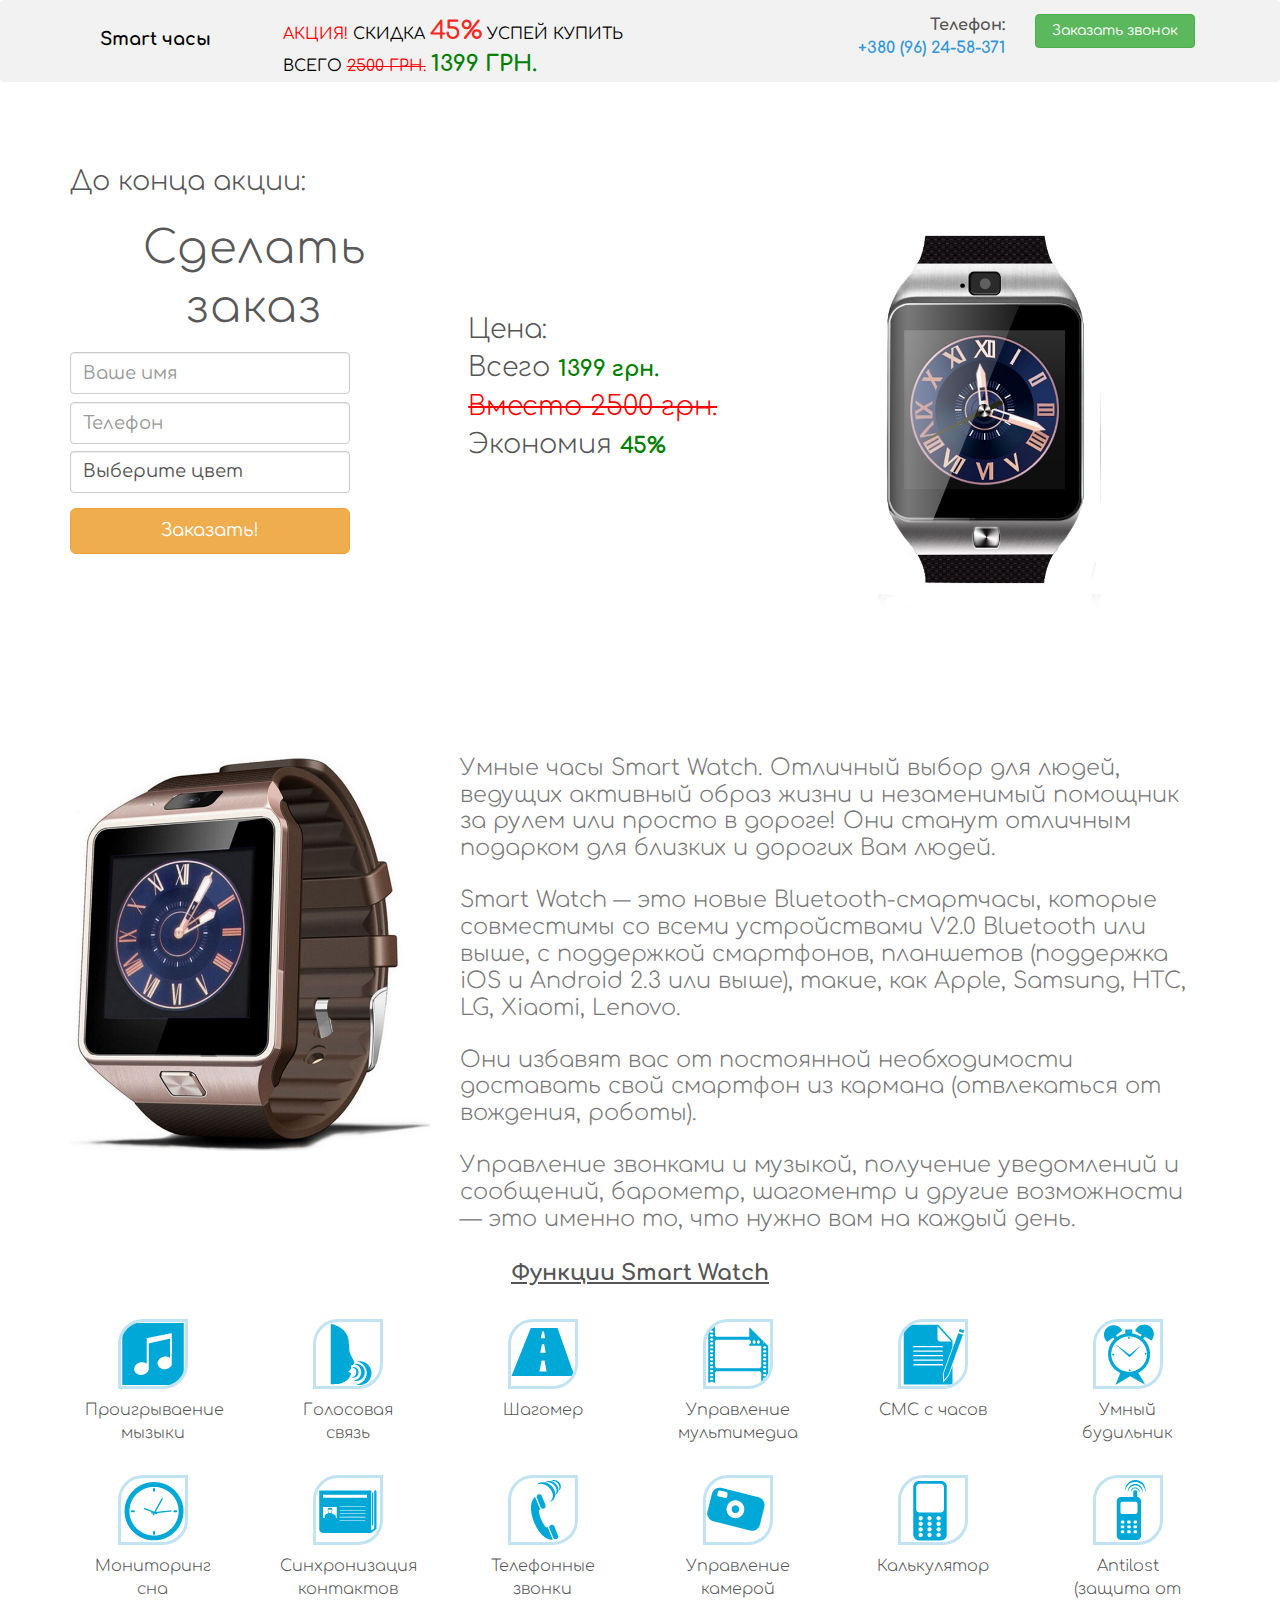
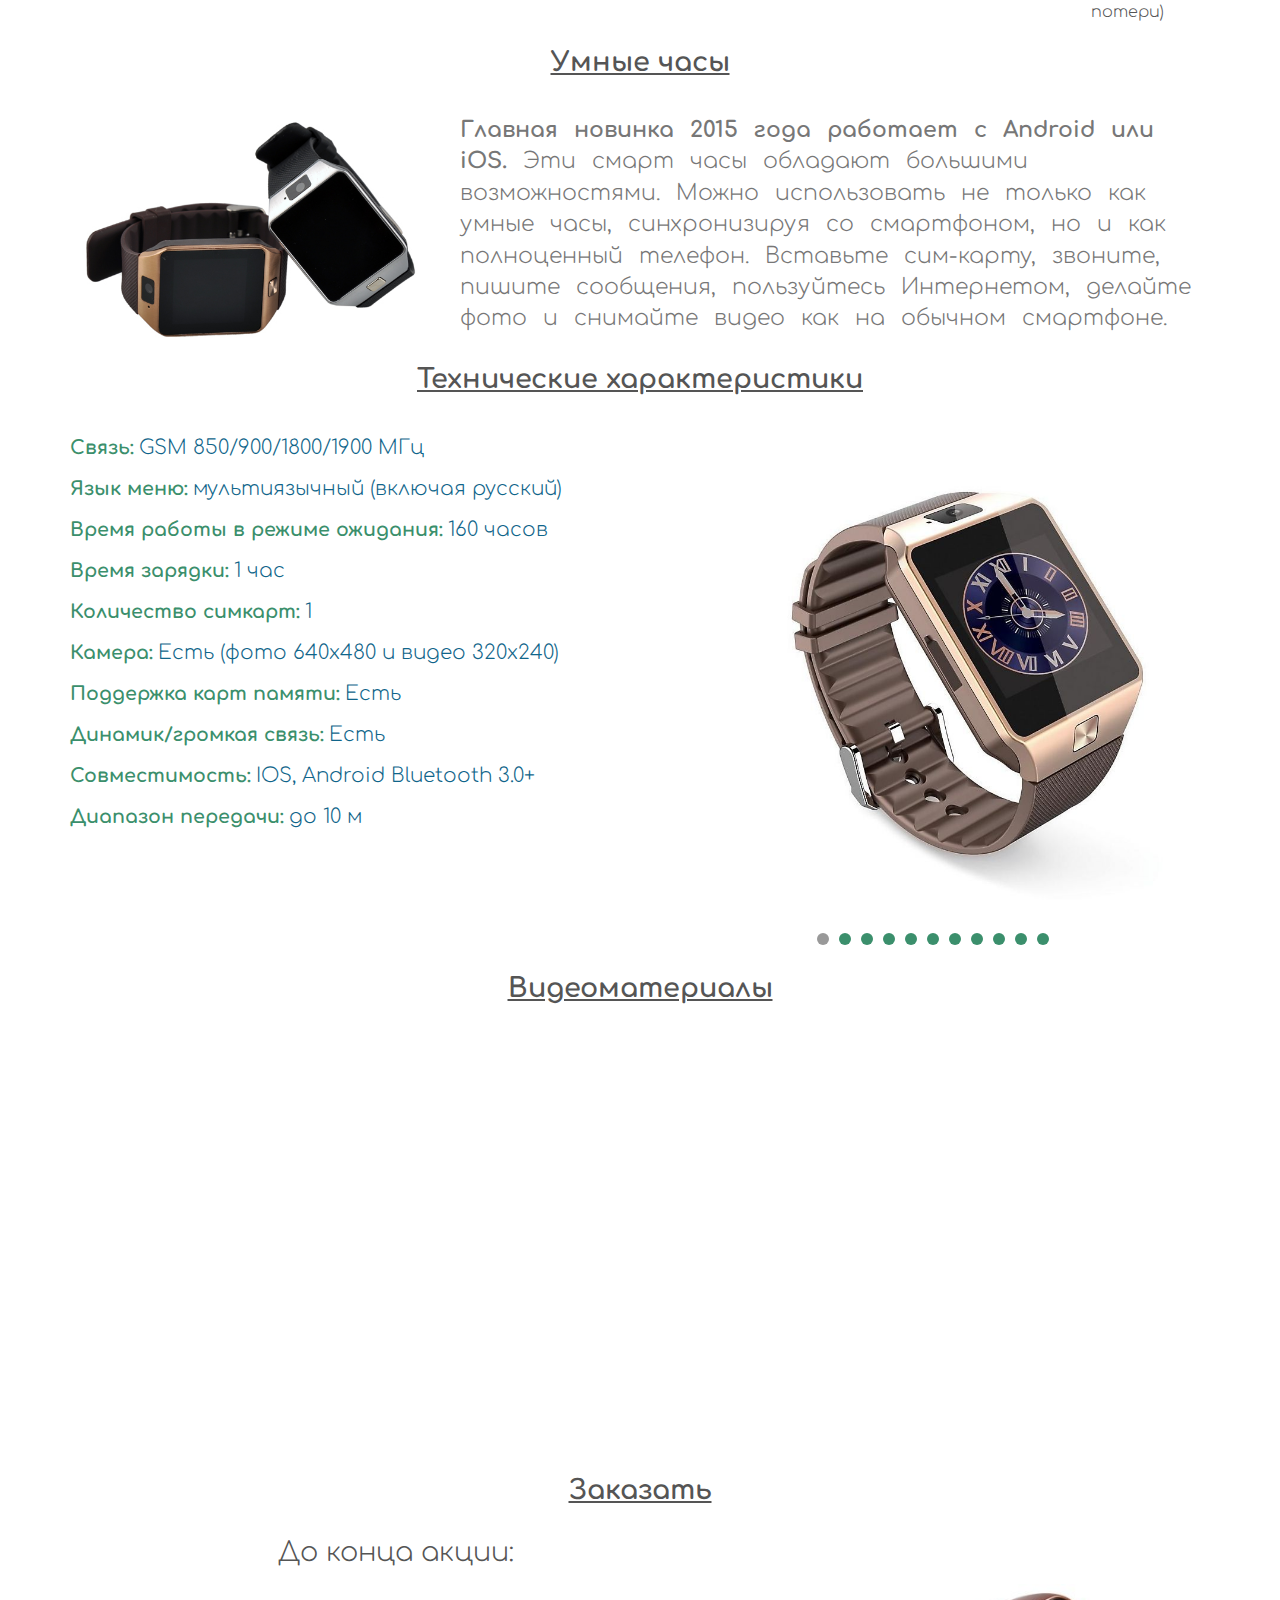
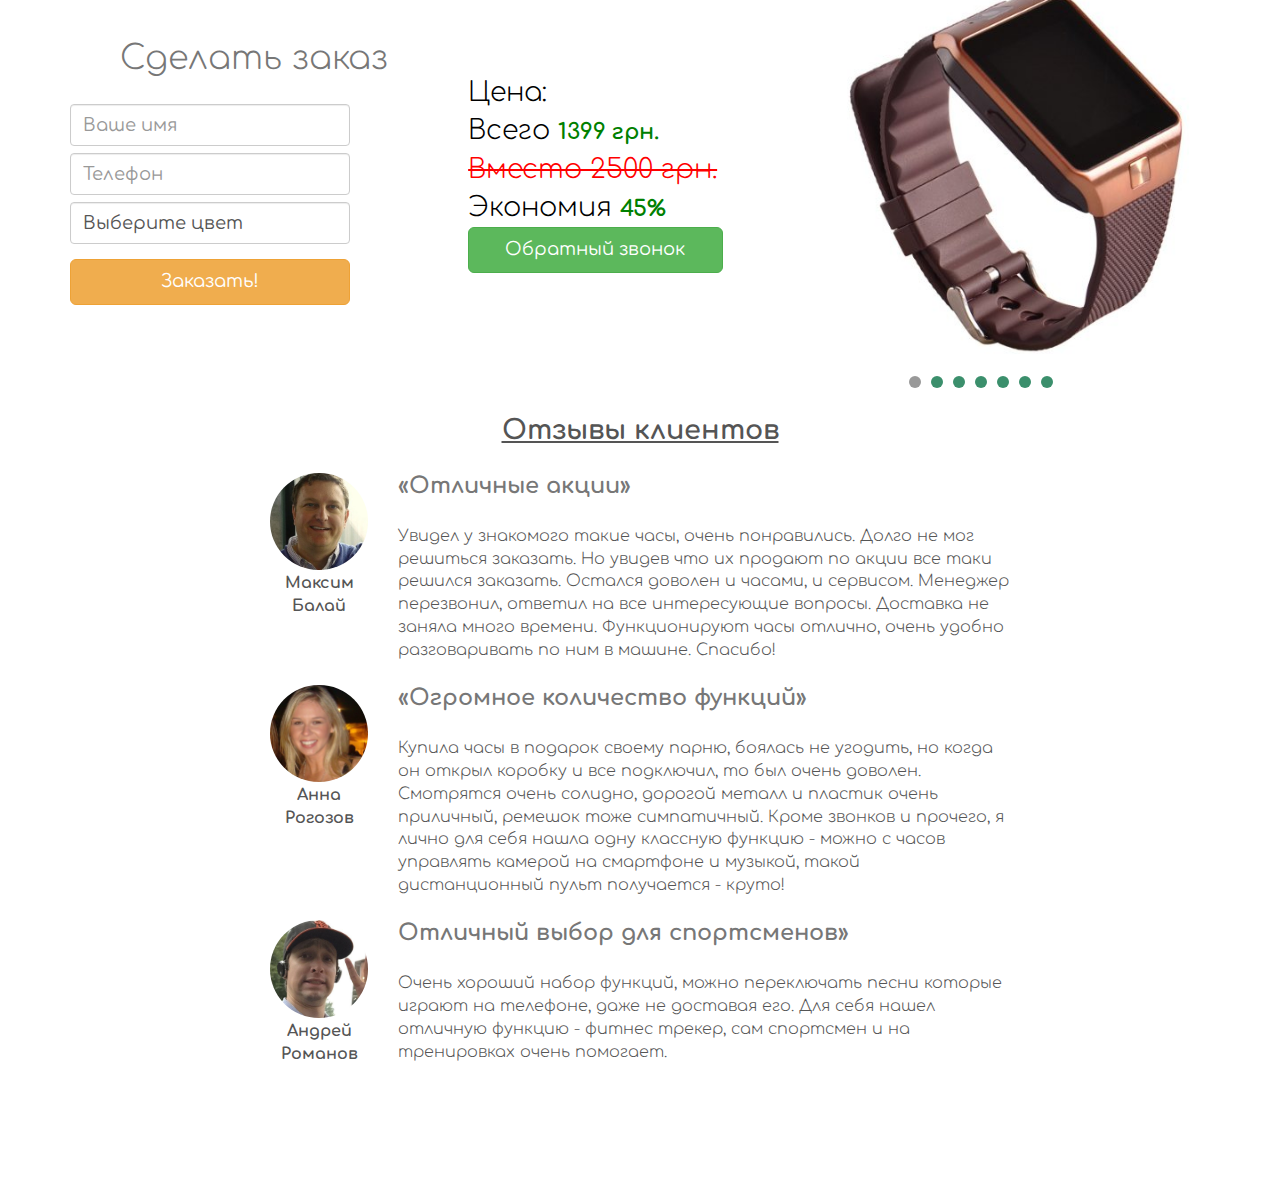
==== commit 468e9735: "Send on mail logic extend" ====
--- a/index.html
+++ b/index.html
@@ -25,10 +25,9 @@
 </head>
 
 <body style="overflow: hidden; margin-bottom: 100px;">
-    <input type="checkbox" id="mail" />
-    <label for="mail" style="cursor: pointer; "></label>
+    
     <!-- Fixed navbar -->
-    <div class="navbar navbar-default" style="margin-top: -2%; background-color: rgba(0, 0, 0, 0.05);">
+    <div class="navbar navbar-default" style="background-color: rgba(0, 0, 0, 0.05);">
         <div class="container" style="margin-top: 1%;">
             <div class="navbar-header col-xs-12 col-sm-8">
                 <div class="col-xs-12 col-sm-3"><a class="navbar-brand" href="#"><b>Smart часы</b></a></div>
@@ -65,11 +64,11 @@
                         <div class="col-xs-12 col-sm-7">
                             <h1>Сделать заказ</h1>
                             <!-- <div class="col-xs-12 col-sm-7"> -->
-                            <form class="form-inline" role="form">
+                            <form form method="post" action="./assets/callback/order.php">
                                 <div class="form-group">
-                                    <input type="email" class="form-control" id="exampleInputEmail1" placeholder="Ваше имя">
-                                    <input type="email" style="margin: 2% 0;" class="form-control" id="exampleInputEmail1" placeholder="Телефон">
-                                    <select class="form-control" style="width: 280px; margin: 0 0 2% 0;">
+                                    <input type="text" name='name' class="form-control" id="exampleInputEmail1" placeholder="Ваше имя">
+                                    <input type="tel" name='tel' style="margin: 2% 0;" class="form-control" id="exampleInputEmail1" placeholder="Телефон">
+                                    <select class="form-control" name='watch' style="width: 280px; margin: 0 0 2% 0;">
                                         <option value="" disabled selected>Выберите цвет</option>
                                         <option>Серебряный</option>
                                         <option>Золотой</option>
@@ -242,7 +241,7 @@
                 </div>
             </div>
             <div class="col-xs-12 col-sm-6">
-                <ul style="color: #3aa6d4; line-height: 40px;">
+                <ul style="color: #3aa6d4; line-height: 40px;padding: 0;">
                     <li><span class="tehnic">Связь:</span> <span class="deskTeh">GSM 850/900/1800/1900 МГц</span></li>
                     <li><span class="tehnic">Язык меню:</span> <span class="deskTeh">мультиязычный (включая русский)</span></li>
                     <li><span class="tehnic">Время работы в режиме ожидания:</span> <span class="deskTeh">160 часов </span></li>
@@ -349,18 +348,18 @@
                             <p>Сделать заказ</p>
                         </div>
                         <!-- <div class="col-xs-12 col-sm-7"> -->
-                        <form class="form-inline" role="form">
-                            <div class="form-group">
-                                <input type="email" class="form-control fullWidth" id="exampleInputEmail1" placeholder="Ваше имя">
-                                <input type="email" style="margin: 2% 0;" class="form-control fullWidth" id="exampleInputEmail1" placeholder="Телефон">
-                                <select class="form-control fullWidth" style="margin: 0 0 2% 0;">
-                                    <option value="" disabled selected>Выберите цвет</option>
-                                    <option>Серебряный</option>
-                                    <option>Золотой</option>
-                                </select>
-                            </div>
-                            <button type="submit" class="btn btn-warning btn-lg btn-block">Заказать!</button>
-                        </form>
+                        <form form method="post" action="./assets/callback/order.php">
+                                <div class="form-group">
+                                    <input type="text" name='name' class="form-control" id="exampleInputEmail1" placeholder="Ваше имя">
+                                    <input type="text" name='tel' style="margin: 2% 0;" class="form-control" id="exampleInputEmail1" placeholder="Телефон">
+                                    <select class="form-control" name='watch' style="width: 280px; margin: 0 0 2% 0;">
+                                        <option value="" disabled selected>Выберите цвет</option>
+                                        <option>Серебряный</option>
+                                        <option>Золотой</option>
+                                    </select>
+                                </div>
+                                <button type="submit" style="width: 280px;" class="btn btn-warning btn-lg">Заказать!</button>
+                            </form>
                         <!-- </div> -->
                     </div>
                     <div class="col-xs-12 col-sm-5 textCenter" style="font-size: 27px;color: black; margin-top: 5%;">
@@ -471,6 +470,8 @@
         </div>
     </div>
     </div>
+    <input type="checkbox" id="mail" />
+    <label for="mail" style="cursor: pointer; "></label>
     <!-- Bootstrap core JavaScript
     ================================================== -->
     <!-- Placed at the end of the document so the pages load faster -->
@@ -482,7 +483,7 @@
 
 </html>
 <div id="popup">
-    <form method="post" action="mail.php">
+    <form method="post" action="./assets/callback/mail.php">
         <label for="mail" title="Отменить" class="b2">✕</label>
         <div style=" text-align: center; font-size: 18px; margin-top: -25px; color:#637bad;">Заказать звонок
         </div>
@@ -494,7 +495,7 @@
         </div>
         </br>
         <div style="display:block;">
-            <input size="16 " style="width: 100%;" class="b1 " type="tel " name='tel' required maxlength="11 " value='Телефон*' "/ onfocus="if (this.value=='Телефон*' ) this.value='' " onblur="if (this.value=='' ){this.value='Телефон*' } ">
+            <input size="16 " style="width: 100%;" class="b1 " type="tel " name='tel' required maxlength="18" value='Телефон*' "/ onfocus="if (this.value=='Телефон*' ) this.value='' " onblur="if (this.value=='' ){this.value='Телефон*' } ">
       </div>
       <div>
 
